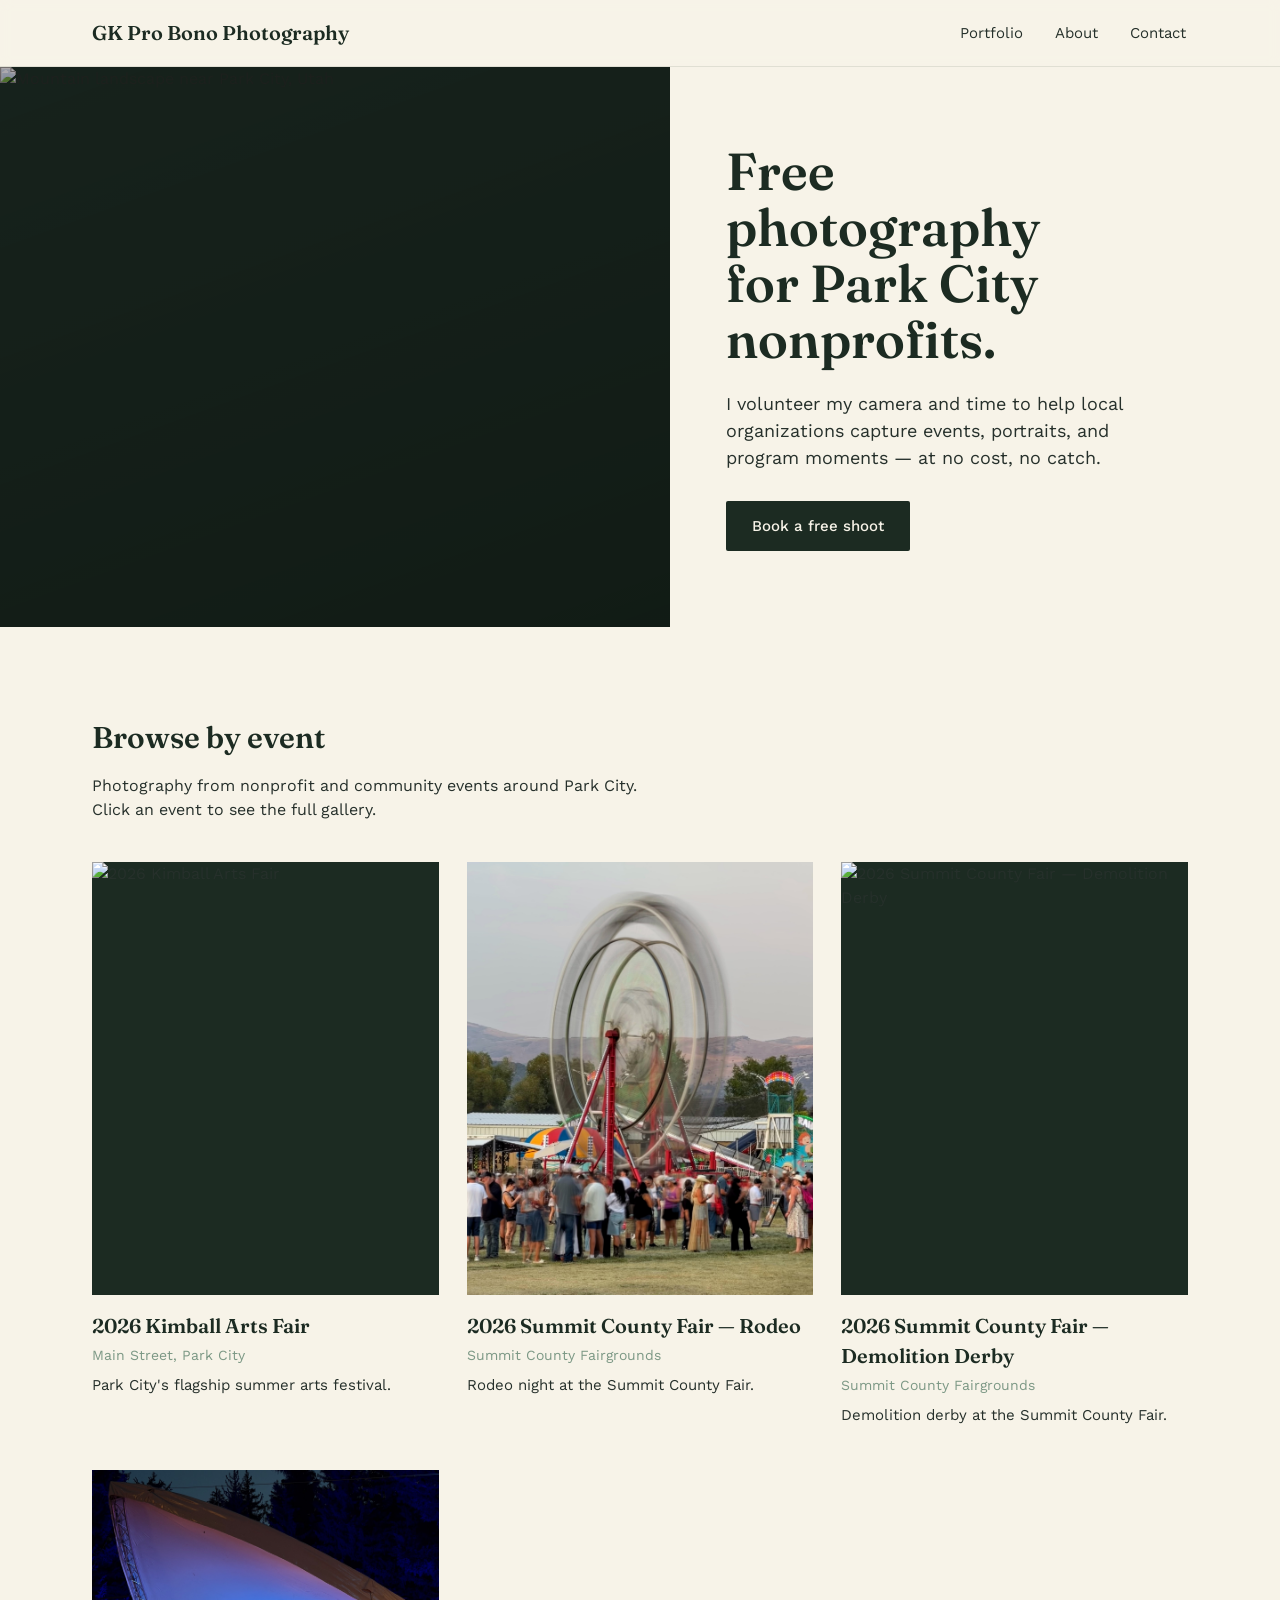
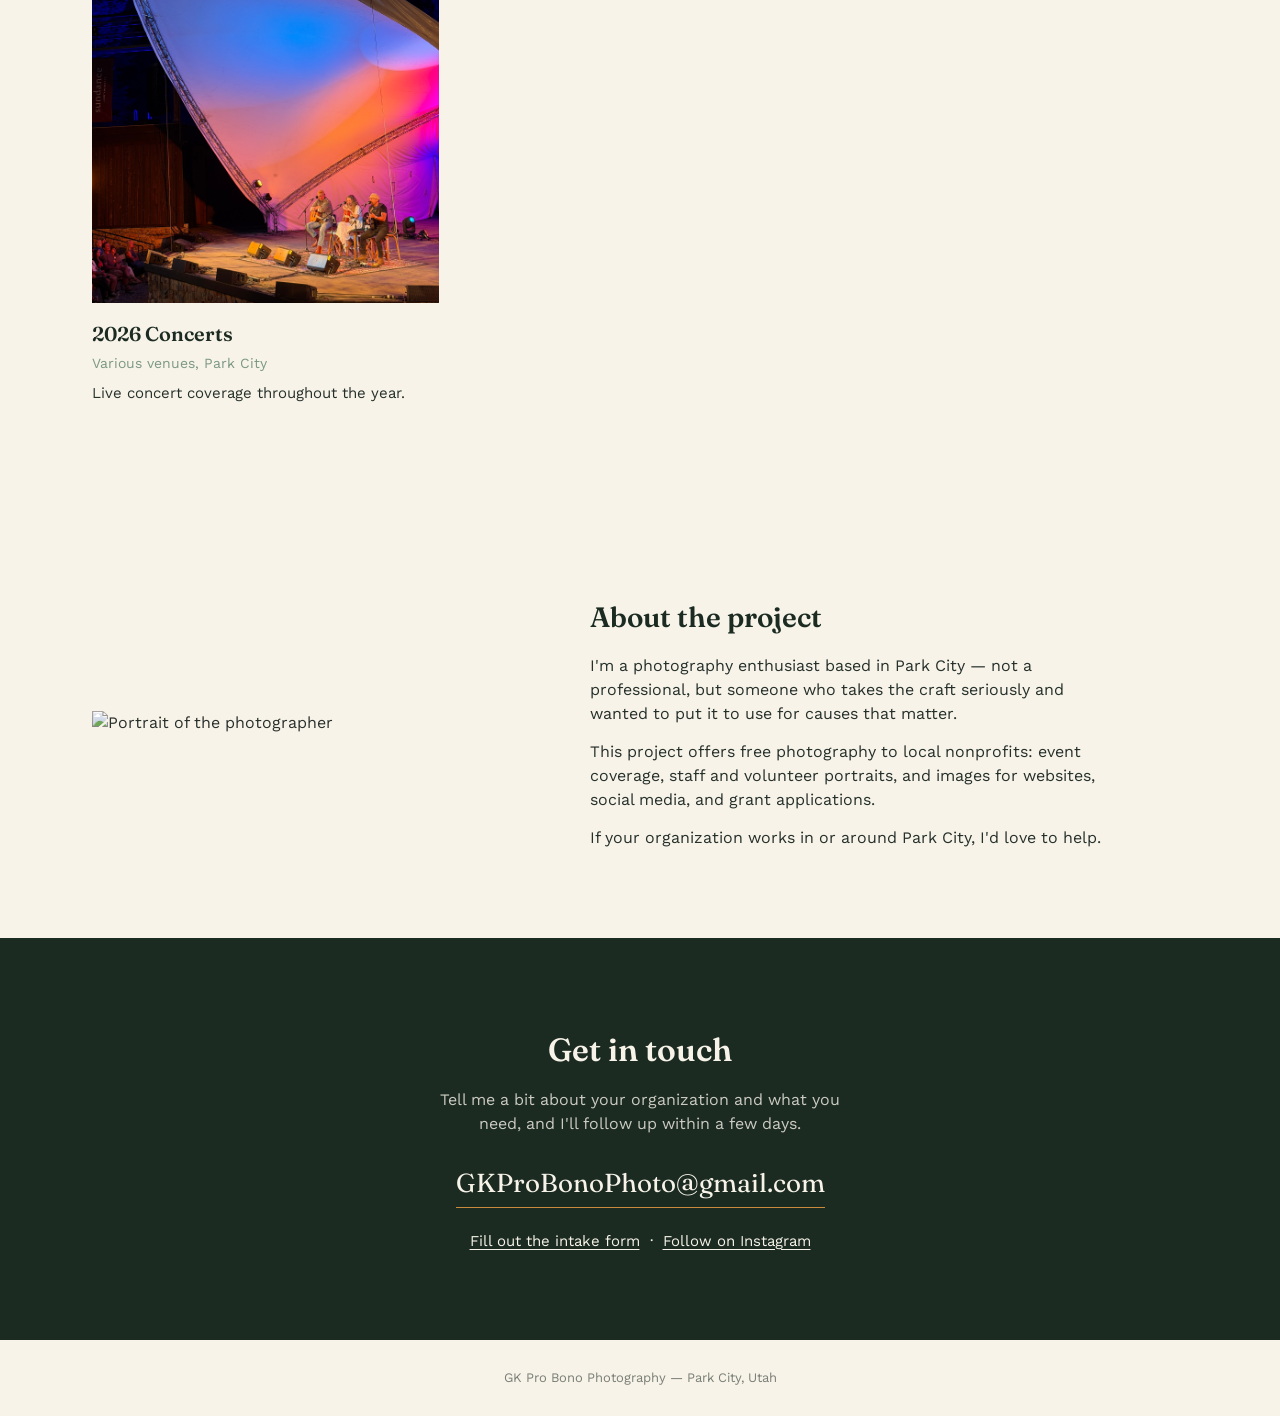
==== index.html @ c09fbe7f "Add files via upload" ====
<!DOCTYPE html>
<html lang="en">
<head>
<meta charset="UTF-8">
<meta name="viewport" content="width=device-width, initial-scale=1.0">
<title>GK Pro Bono Photography — Free Photography for Park City Nonprofits</title>
<meta name="description" content="Free photography for nonprofits in the Park City, Utah area. Events, portraits, and program photos.">
<link rel="preconnect" href="https://fonts.googleapis.com">
<link rel="preconnect" href="https://fonts.gstatic.com" crossorigin>
<link href="https://fonts.googleapis.com/css2?family=Fraunces:opsz,wght@9..144,400;9..144,500;9..144,600&family=Work+Sans:wght@400;500;600&display=swap" rel="stylesheet">
<link rel="stylesheet" href="styles.css">
</head>
<body>

<header>
  <nav>
    <a class="brand" href="#top">GK Pro Bono Photography</a>
    <ul class="nav-links">
      <li><a href="#work">Portfolio</a></li>
      <li><a href="#about">About</a></li>
      <li><a href="#contact">Contact</a></li>
    </ul>
  </nav>
</header>

<div id="top" class="hero">
  <div class="hero-photo">
    <img src="https://picsum.photos/seed/parkcity-hero/1200/1400" alt="Mountain landscape near Park City, Utah">
  </div>
  <div class="hero-text">
    <h1>Free photography for Park City nonprofits.</h1>
    <p>I volunteer my camera and time to help local organizations capture events, portraits, and program moments — at no cost, no catch.</p>
    <a class="cta" href="#contact">Book a free shoot</a>
  </div>
</div>

<section id="work">
  <div class="wrap">
    <div class="section-head">
      <h2>Browse by event</h2>
      <p>Photography from nonprofit and community events around Park City. Click an event to see the full gallery.</p>
    </div>

    <div class="event-grid">

      <a class="event-card" href="events/kimball-arts-festival.html">
        <div class="cover"><img src="photos/2026%20Kimball%20Arts%20Fair/01.jpg" alt="2026 Kimball Arts Fair"></div>
        <h3>2026 Kimball Arts Fair</h3>
        <div class="meta">Main Street, Park City</div>
        <p class="blurb">Park City's flagship summer arts festival.</p>
      </a>

      <a class="event-card" href="events/summit-county-fair-rodeo.html">
        <div class="cover"><img src="photos/2026%20Summit%20County%20Fair%20Rodeo/01.jpg" alt="2026 Summit County Fair — Rodeo"></div>
        <h3>2026 Summit County Fair — Rodeo</h3>
        <div class="meta">Summit County Fairgrounds</div>
        <p class="blurb">Rodeo night at the Summit County Fair.</p>
      </a>

      <a class="event-card" href="events/summit-county-fair-demolition-derby.html">
        <div class="cover"><img src="photos/2026%20Summit%20County%20Fair%20Demolition%20Derby/01.jpg" alt="2026 Summit County Fair — Demolition Derby"></div>
        <h3>2026 Summit County Fair — Demolition Derby</h3>
        <div class="meta">Summit County Fairgrounds</div>
        <p class="blurb">Demolition derby at the Summit County Fair.</p>
      </a>

      <a class="event-card" href="events/concerts.html">
        <div class="cover"><img src="photos/2026%20Concerts/01.jpg" alt="2026 Concerts"></div>
        <h3>2026 Concerts</h3>
        <div class="meta">Various venues, Park City</div>
        <p class="blurb">Live concert coverage throughout the year.</p>
      </a>

    </div>
  </div>
</section>

<section id="about">
  <div class="wrap about">
    <img src="https://picsum.photos/seed/parkcity-portrait/700/840" alt="Portrait of the photographer">
    <div>
      <h2>About the project</h2>
      <p>I'm a photography enthusiast based in Park City — not a professional, but someone who takes the craft seriously and wanted to put it to use for causes that matter.</p>
      <p>This project offers free photography to local nonprofits: event coverage, staff and volunteer portraits, and images for websites, social media, and grant applications.</p>
      <p>If your organization works in or around Park City, I'd love to help.</p>
    </div>
  </div>
</section>

<section class="contact" id="contact">
  <div class="wrap">
    <h2>Get in touch</h2>
    <p>Tell me a bit about your organization and what you need, and I'll follow up within a few days.</p>
    <a class="contact-email" href="mailto:GKProBonoPhoto@gmail.com">GKProBonoPhoto@gmail.com</a>
    <div class="contact-links">
      <a href="#" target="_blank" rel="noopener">Fill out the intake form</a>
      &nbsp;·&nbsp;
      <a href="#" target="_blank" rel="noopener">Follow on Instagram</a>
    </div>
  </div>
</section>

<footer>
  GK Pro Bono Photography — Park City, Utah
</footer>

</body>
</html>
---- styles.css ----
:root{
  --ink:#1C2B22;
  --plum:#2B2140;
  --gold:#C98A3B;
  --paper:#F7F3E8;
  --sage:#7C9885;
  --charcoal:#26302B;
}
*{box-sizing:border-box;}
html{scroll-behavior:smooth;}
body{
  margin:0;
  background:var(--paper);
  color:var(--charcoal);
  font-family:'Work Sans', sans-serif;
  line-height:1.5;
}
h1,h2,h3{
  font-family:'Fraunces', serif;
  margin:0;
  font-weight:600;
  color:var(--ink);
}
a{color:inherit;}
img{max-width:100%; display:block;}
.wrap{
  max-width:1160px;
  margin:0 auto;
  padding:0 32px;
}
a:focus-visible, button:focus-visible{
  outline:2px solid var(--gold);
  outline-offset:3px;
}

/* Nav */
header{
  position:sticky; top:0; z-index:40;
  background:rgba(247,243,232,0.92);
  backdrop-filter:blur(6px);
  border-bottom:1px solid rgba(28,43,34,0.1);
}
nav{
  display:flex; align-items:center; justify-content:space-between;
  padding:18px 32px;
  max-width:1160px; margin:0 auto;
}
.brand{
  font-family:'Fraunces', serif;
  font-size:20px;
  font-weight:600;
  color:var(--ink);
  text-decoration:none;
}
.nav-links{
  display:flex; gap:28px;
  list-style:none; margin:0; padding:0;
}
.nav-links a{
  text-decoration:none;
  font-size:15px;
  color:var(--charcoal);
  padding:4px 2px;
  border-bottom:1px solid transparent;
  transition:border-color .2s ease;
}
.nav-links a:hover{border-color:var(--gold);}

/* Hero (homepage) */
.hero{
  display:grid;
  grid-template-columns:1.1fr 1fr;
  align-items:stretch;
  min-height:560px;
}
.hero-photo{
  position:relative;
  overflow:hidden;
  background:var(--ink);
}
.hero-photo img{
  width:100%; height:100%;
  object-fit:cover;
  filter:grayscale(35%) sepia(12%) saturate(140%) hue-rotate(-8deg) brightness(0.85);
}
.hero-photo::after{
  content:"";
  position:absolute; inset:0;
  background:linear-gradient(160deg, rgba(43,33,64,0.25), rgba(28,43,34,0.45));
  mix-blend-mode:multiply;
}
.hero-text{
  display:flex; flex-direction:column; justify-content:center;
  padding:64px 56px;
}
.hero-text h1{
  font-size:clamp(34px, 4.2vw, 52px);
  line-height:1.08;
  max-width:11ch;
}
.hero-text p{
  margin:22px 0 0;
  font-size:18px;
  color:var(--charcoal);
  max-width:38ch;
}
.cta{
  display:inline-block;
  margin-top:30px;
  align-self:flex-start;
  background:var(--ink);
  color:var(--paper);
  text-decoration:none;
  padding:14px 26px;
  border-radius:2px;
  font-size:15px;
  font-weight:500;
  transition:background .2s ease;
}
.cta:hover{background:var(--plum);}

/* Simple sub-page header (event pages) */
.page-header{
  padding:56px 0 40px;
}
.page-header .back-link{
  display:inline-block;
  font-size:14px;
  color:var(--sage);
  text-decoration:none;
  margin-bottom:18px;
  border-bottom:1px solid transparent;
}
.page-header .back-link:hover{border-color:var(--sage);}
.page-header h1{font-size:38px;}
.page-header p{
  margin:14px 0 0;
  font-size:16px;
  max-width:60ch;
  color:var(--charcoal);
}

/* Sections */
section{padding:88px 0;}
.section-head{max-width:56ch; margin-bottom:40px;}
.section-head h2{font-size:30px;}
.section-head p{margin:14px 0 0; color:var(--charcoal); font-size:16px;}

/* Event tiles (homepage) */
.event-grid{
  display:grid;
  grid-template-columns:repeat(auto-fit, minmax(260px, 1fr));
  gap:28px;
}
.event-card{
  text-decoration:none;
  color:inherit;
  display:block;
}
.event-card .cover{
  overflow:hidden;
  aspect-ratio:4/5;
  background:var(--ink);
}
.event-card .cover img{
  width:100%; height:100%; object-fit:cover;
  transition:transform .5s ease;
}
.event-card:hover .cover img{transform:scale(1.05);}
.event-card h3{
  font-size:20px;
  margin-top:16px;
}
.event-card .meta{
  font-size:14px;
  color:var(--sage);
  margin-top:4px;
}
.event-card p.blurb{
  font-size:15px;
  margin-top:8px;
  color:var(--charcoal);
}

/* Masonry gallery (event pages) */
.gallery{
  column-count:3;
  column-gap:18px;
}
.gallery figure{
  margin:0 0 18px;
  break-inside:avoid;
  position:relative;
  overflow:hidden;
  cursor:pointer;
  background:var(--ink);
}
.gallery img{
  width:100%; display:block;
  transition:transform .5s ease;
}
.gallery figure:hover img{transform:scale(1.04);}
.gallery figcaption{
  position:absolute; left:0; right:0; bottom:0;
  padding:14px 16px;
  font-size:14px;
  color:var(--paper);
  background:linear-gradient(to top, rgba(28,43,34,0.85), rgba(28,43,34,0));
  opacity:0;
  transition:opacity .3s ease;
}
.gallery figure:hover figcaption{opacity:1;}

/* About */
.about{
  display:grid;
  grid-template-columns:0.85fr 1.15fr;
  gap:56px;
  align-items:center;
}
.about img{width:100%; filter:grayscale(30%) sepia(8%);}
.about h2{font-size:28px;}
.about p{font-size:16px; max-width:52ch; margin:16px 0 0;}
.about p + p{margin-top:14px;}

/* Contact band */
.contact{background:var(--ink); color:var(--paper);}
.contact .wrap{text-align:center;}
.contact h2{color:var(--paper); font-size:32px;}
.contact p{color:rgba(247,243,232,0.8); max-width:44ch; margin:14px auto 0; font-size:16px;}
.contact-email{
  display:inline-block;
  margin-top:28px;
  font-family:'Fraunces', serif;
  font-size:26px;
  color:var(--paper);
  text-decoration:none;
  border-bottom:1px solid var(--gold);
  padding-bottom:4px;
}
.contact-links{margin-top:22px; font-size:15px;}
.contact-links a{color:var(--paper); text-decoration:underline; text-underline-offset:3px;}

footer{
  padding:28px 0;
  text-align:center;
  font-size:13px;
  color:rgba(38,48,43,0.6);
}

/* Lightbox */
.lightbox{
  position:fixed; inset:0;
  background:rgba(20,15,25,0.92);
  display:none;
  align-items:center; justify-content:center;
  z-index:100;
  padding:40px;
}
.lightbox.open{display:flex;}
.lightbox img{
  max-width:100%; max-height:82vh;
  box-shadow:0 20px 60px rgba(0,0,0,0.5);
}
.lightbox-caption{
  position:absolute;
  bottom:36px; left:0; right:0;
  text-align:center;
  color:var(--paper);
  font-size:14px;
}
.lightbox-close{
  position:absolute; top:24px; right:32px;
  background:none; border:none;
  color:var(--paper);
  font-size:32px;
  line-height:1;
  cursor:pointer;
}

/* Responsive */
@media (max-width:860px){
  .hero{grid-template-columns:1fr; min-height:auto;}
  .hero-photo{height:340px;}
  .hero-text{padding:44px 28px;}
  .about{grid-template-columns:1fr;}
  .gallery{column-count:2;}
  .event-grid{grid-template-columns:repeat(2,1fr);}
  nav{padding:16px 20px;}
  .nav-links{gap:16px; font-size:14px;}
  .wrap{padding:0 20px;}
}
@media (max-width:520px){
  .gallery{column-count:1;}
  .event-grid{grid-template-columns:1fr;}
  .nav-links{display:none;}
}
@media (prefers-reduced-motion: reduce){
  *{transition:none !important; scroll-behavior:auto !important;}
}
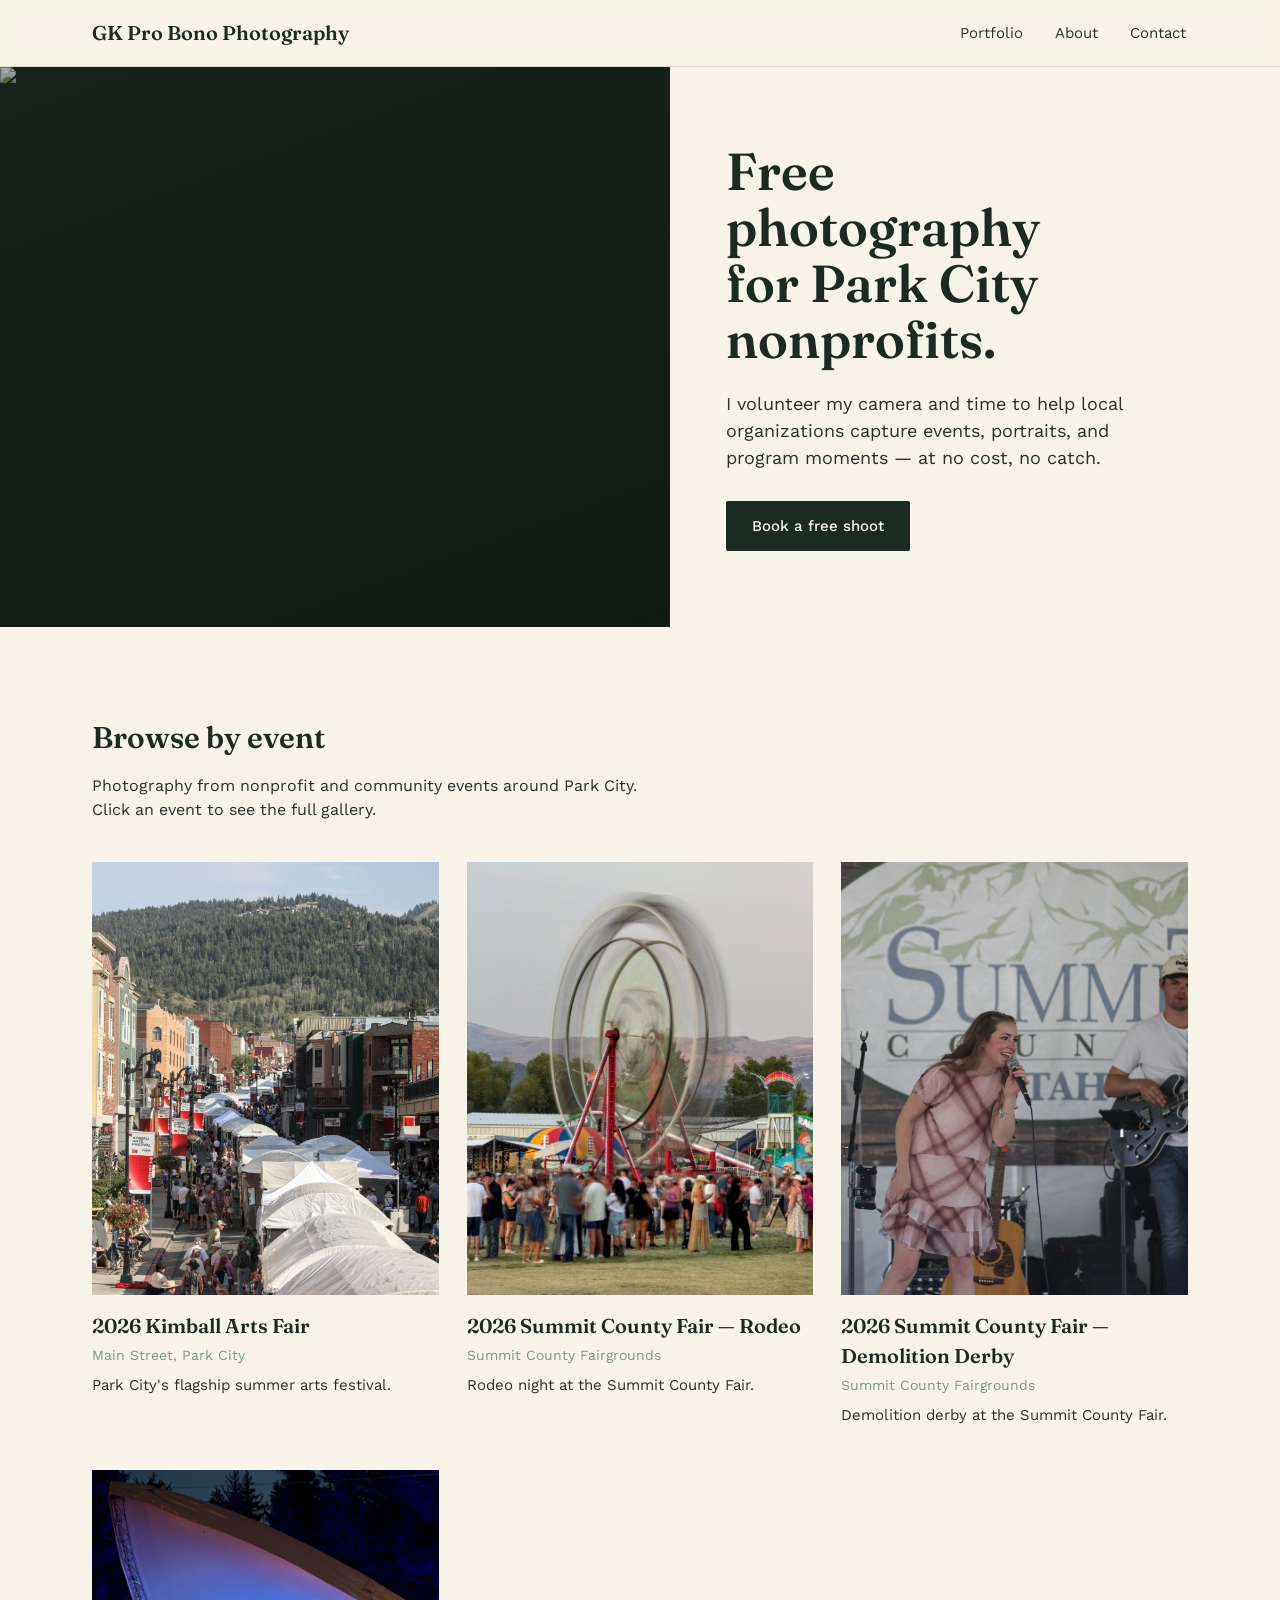
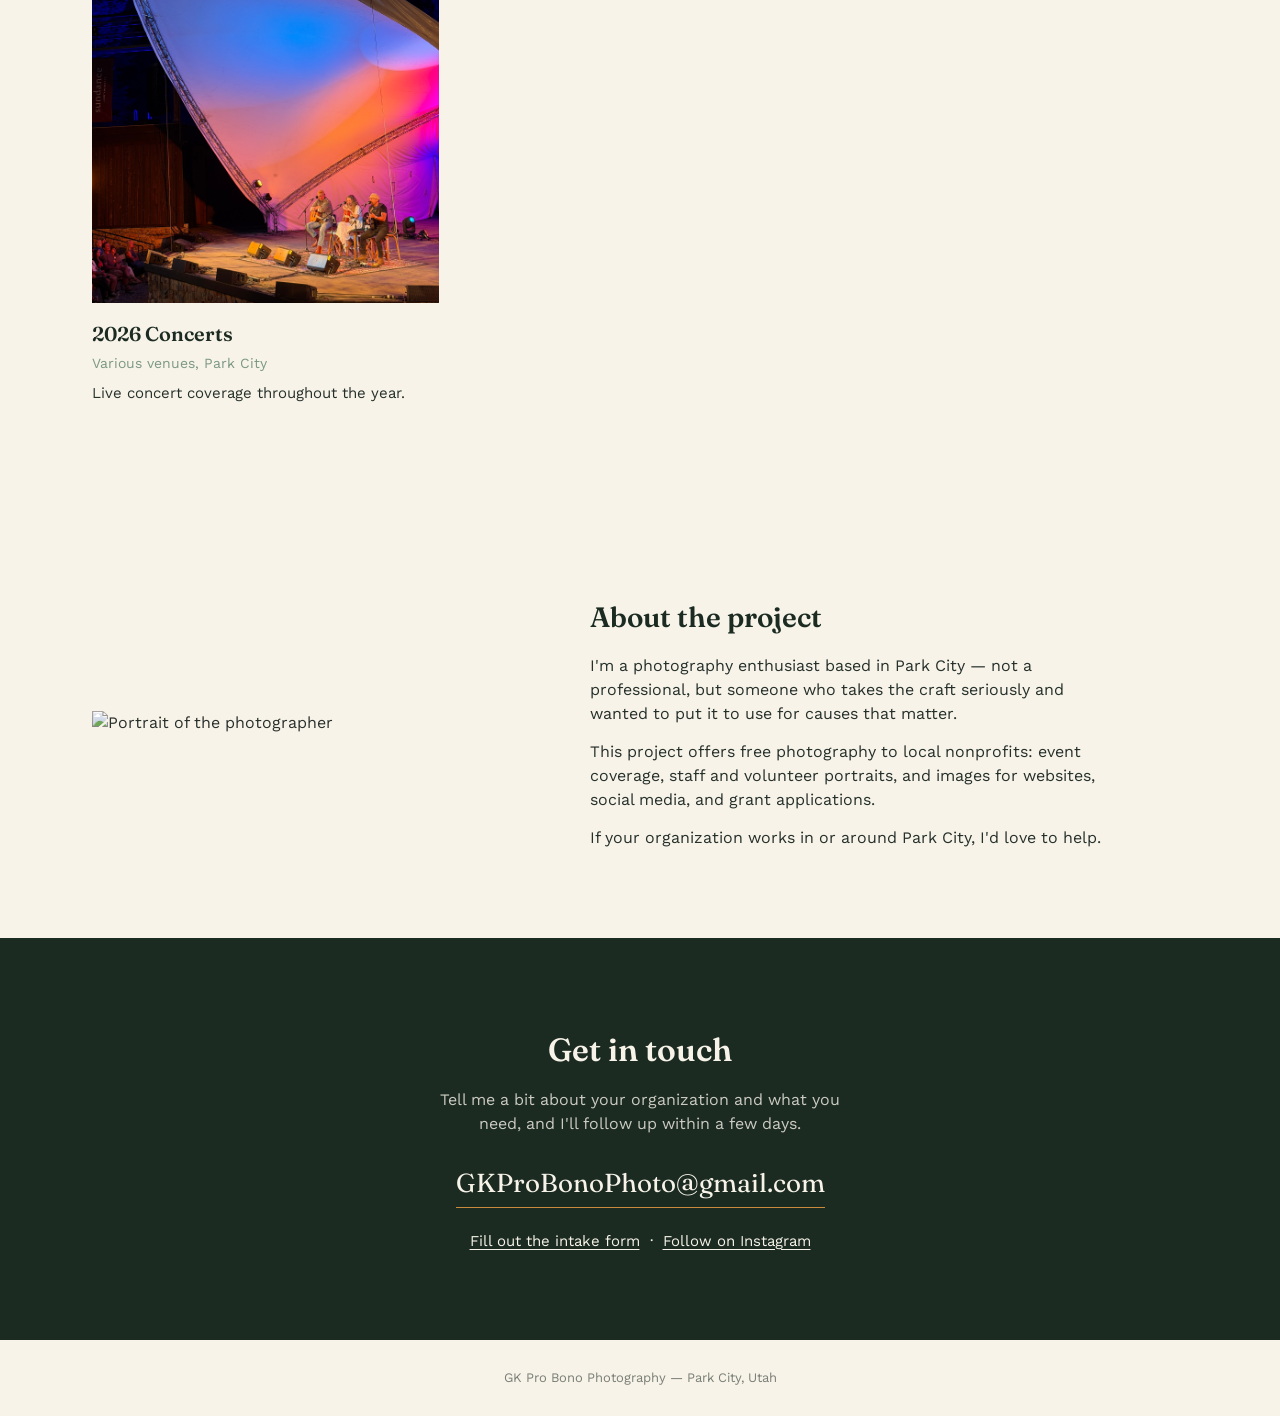
==== commit 6ce0611d: "Add files via upload" ====
--- a/index.html
+++ b/index.html
@@ -44,7 +44,7 @@
     <div class="event-grid">
 
       <a class="event-card" href="events/kimball-arts-festival.html">
-        <div class="cover"><img src="photos/2026%20Kimball%20Arts%20Fair/01.jpg" alt="2026 Kimball Arts Fair"></div>
+        <div class="cover"><img src="photos/2026%20Kimball%20Arts%20Fair/01.JPG" alt="2026 Kimball Arts Fair"></div>
         <h3>2026 Kimball Arts Fair</h3>
         <div class="meta">Main Street, Park City</div>
         <p class="blurb">Park City's flagship summer arts festival.</p>
@@ -58,7 +58,7 @@
       </a>
 
       <a class="event-card" href="events/summit-county-fair-demolition-derby.html">
-        <div class="cover"><img src="photos/2026%20Summit%20County%20Fair%20Demolition%20Derby/01.jpg" alt="2026 Summit County Fair — Demolition Derby"></div>
+        <div class="cover"><img src="photos/2026%20Summit%20County%20Fair%20Demolition%20Derby/01.JPG" alt="2026 Summit County Fair — Demolition Derby"></div>
         <h3>2026 Summit County Fair — Demolition Derby</h3>
         <div class="meta">Summit County Fairgrounds</div>
         <p class="blurb">Demolition derby at the Summit County Fair.</p>
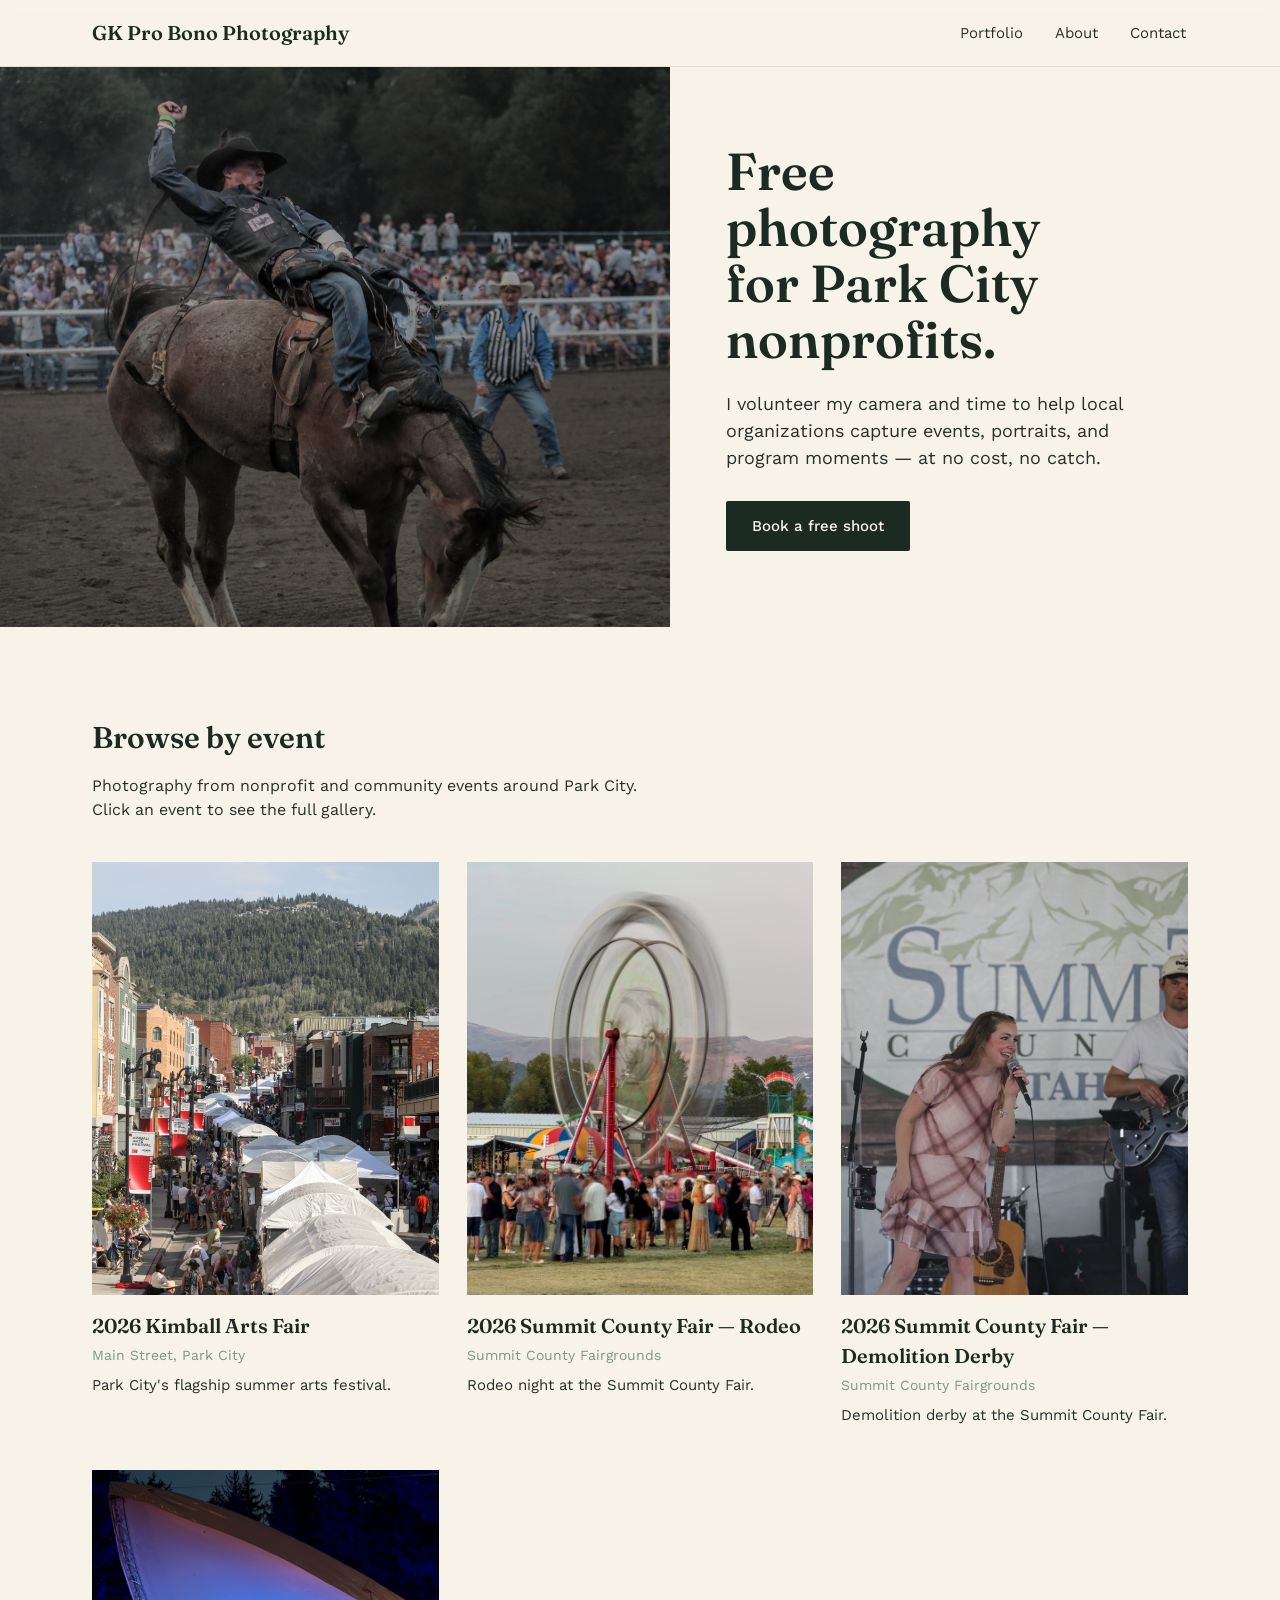
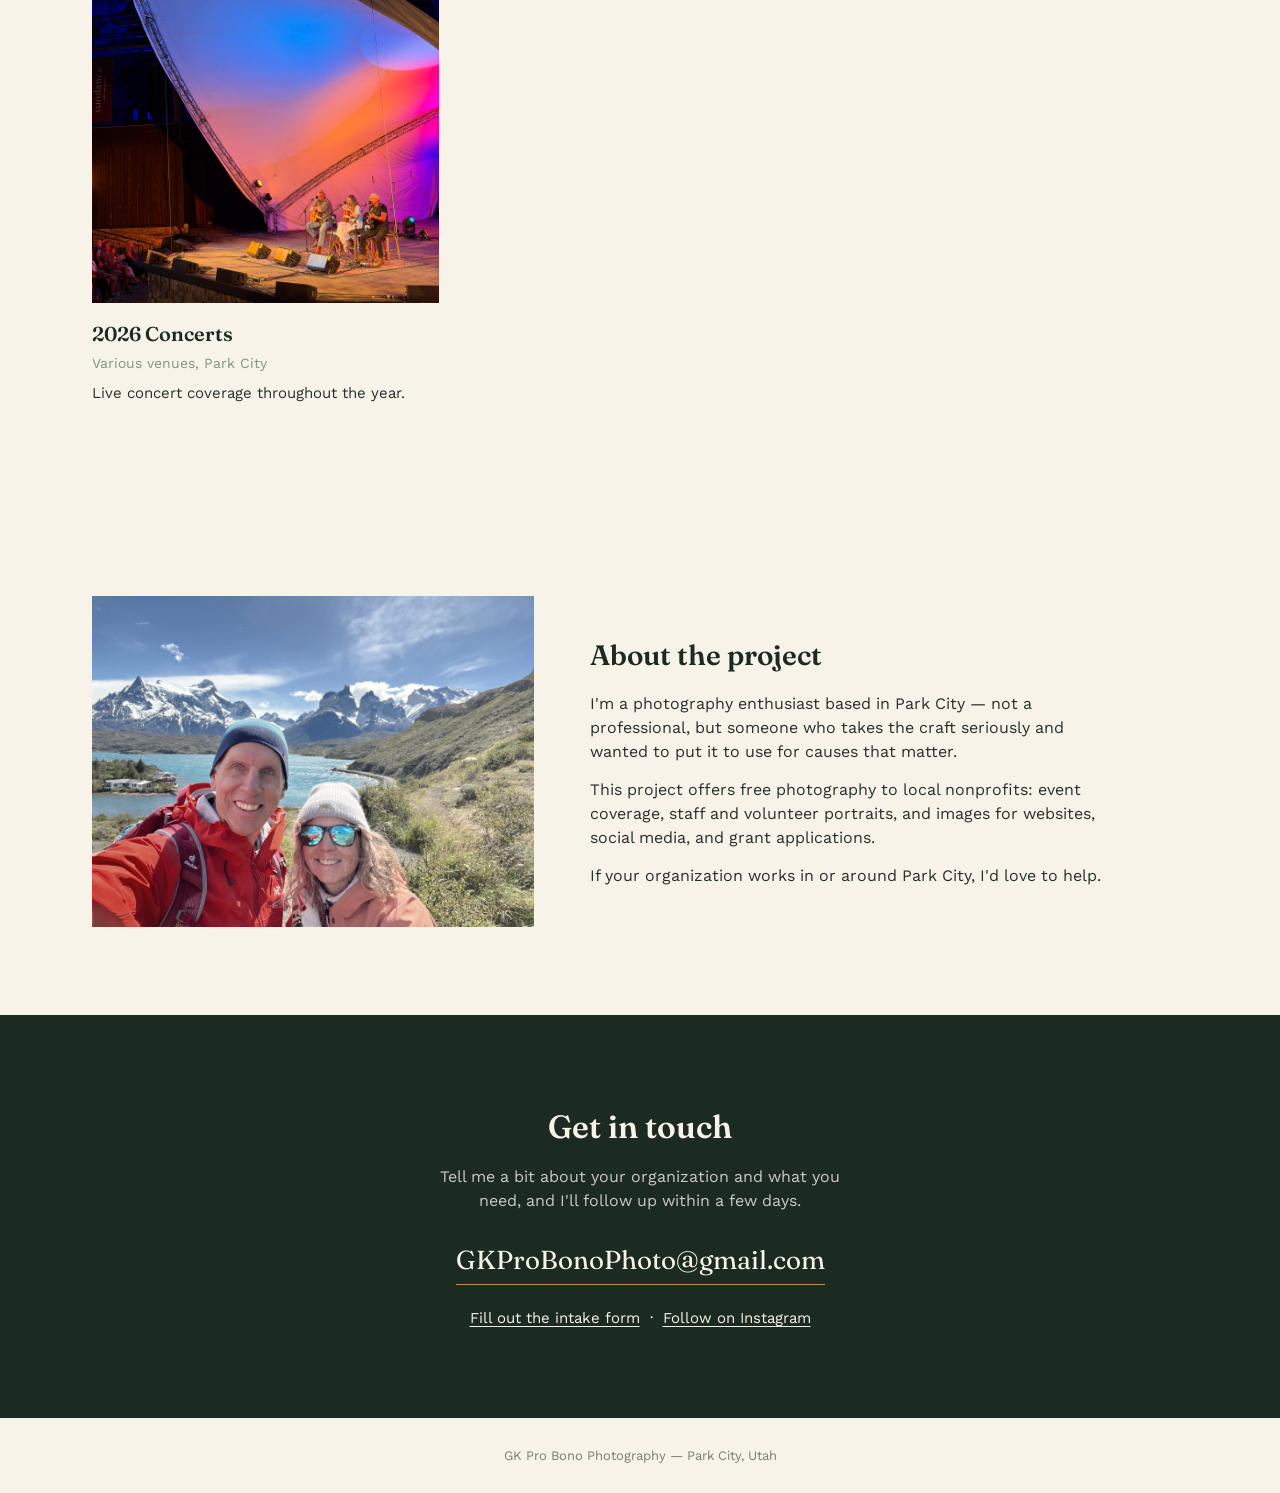
==== commit 47cdd26e: "Add files via upload" ====
--- a/index.html
+++ b/index.html
@@ -25,7 +25,7 @@
 
 <div id="top" class="hero">
   <div class="hero-photo">
-    <img src="https://picsum.photos/seed/parkcity-hero/1200/1400" alt="Mountain landscape near Park City, Utah">
+    <img loading="lazy" src="images/01.JPG" alt="Photography by GK Pro Bono Photography">
   </div>
   <div class="hero-text">
     <h1>Free photography for Park City nonprofits.</h1>
@@ -44,28 +44,28 @@
     <div class="event-grid">
 
       <a class="event-card" href="events/kimball-arts-festival.html">
-        <div class="cover"><img src="photos/2026%20Kimball%20Arts%20Fair/01.JPG" alt="2026 Kimball Arts Fair"></div>
+        <div class="cover"><img loading="lazy" src="photos/2026%20Kimball%20Arts%20Fair/01.JPG" alt="2026 Kimball Arts Fair"></div>
         <h3>2026 Kimball Arts Fair</h3>
         <div class="meta">Main Street, Park City</div>
         <p class="blurb">Park City's flagship summer arts festival.</p>
       </a>
 
       <a class="event-card" href="events/summit-county-fair-rodeo.html">
-        <div class="cover"><img src="photos/2026%20Summit%20County%20Fair%20Rodeo/01.jpg" alt="2026 Summit County Fair — Rodeo"></div>
+        <div class="cover"><img loading="lazy" src="photos/2026%20Summit%20County%20Fair%20Rodeo/01.jpg" alt="2026 Summit County Fair — Rodeo"></div>
         <h3>2026 Summit County Fair — Rodeo</h3>
         <div class="meta">Summit County Fairgrounds</div>
         <p class="blurb">Rodeo night at the Summit County Fair.</p>
       </a>
 
       <a class="event-card" href="events/summit-county-fair-demolition-derby.html">
-        <div class="cover"><img src="photos/2026%20Summit%20County%20Fair%20Demolition%20Derby/01.JPG" alt="2026 Summit County Fair — Demolition Derby"></div>
+        <div class="cover"><img loading="lazy" src="photos/2026%20Summit%20County%20Fair%20Demolition%20Derby/01.JPG" alt="2026 Summit County Fair — Demolition Derby"></div>
         <h3>2026 Summit County Fair — Demolition Derby</h3>
         <div class="meta">Summit County Fairgrounds</div>
         <p class="blurb">Demolition derby at the Summit County Fair.</p>
       </a>
 
       <a class="event-card" href="events/concerts.html">
-        <div class="cover"><img src="photos/2026%20Concerts/01.jpg" alt="2026 Concerts"></div>
+        <div class="cover"><img loading="lazy" src="photos/2026%20Concerts/01.jpg" alt="2026 Concerts"></div>
         <h3>2026 Concerts</h3>
         <div class="meta">Various venues, Park City</div>
         <p class="blurb">Live concert coverage throughout the year.</p>
@@ -77,7 +77,7 @@
 
 <section id="about">
   <div class="wrap about">
-    <img src="https://picsum.photos/seed/parkcity-portrait/700/840" alt="Portrait of the photographer">
+    <img loading="lazy" src="images/02.JPG" alt="Portrait of the photographer">
     <div>
       <h2>About the project</h2>
       <p>I'm a photography enthusiast based in Park City — not a professional, but someone who takes the craft seriously and wanted to put it to use for causes that matter.</p>
@@ -93,9 +93,9 @@
     <p>Tell me a bit about your organization and what you need, and I'll follow up within a few days.</p>
     <a class="contact-email" href="mailto:GKProBonoPhoto@gmail.com">GKProBonoPhoto@gmail.com</a>
     <div class="contact-links">
-      <a href="#" target="_blank" rel="noopener">Fill out the intake form</a>
+      <a href="https://docs.google.com/forms/d/e/1FAIpQLSe0gmen3IkSkU572sEEAeWcc7safGqCuDMhDufIkUpdl5Gmcw/viewform?usp=dialog" target="_blank" rel="noopener">Fill out the intake form</a>
       &nbsp;·&nbsp;
-      <a href="#" target="_blank" rel="noopener">Follow on Instagram</a>
+      <a href="https://www.instagram.com/gkprobonophoto/" target="_blank" rel="noopener">Follow on Instagram</a>
     </div>
   </div>
 </section>
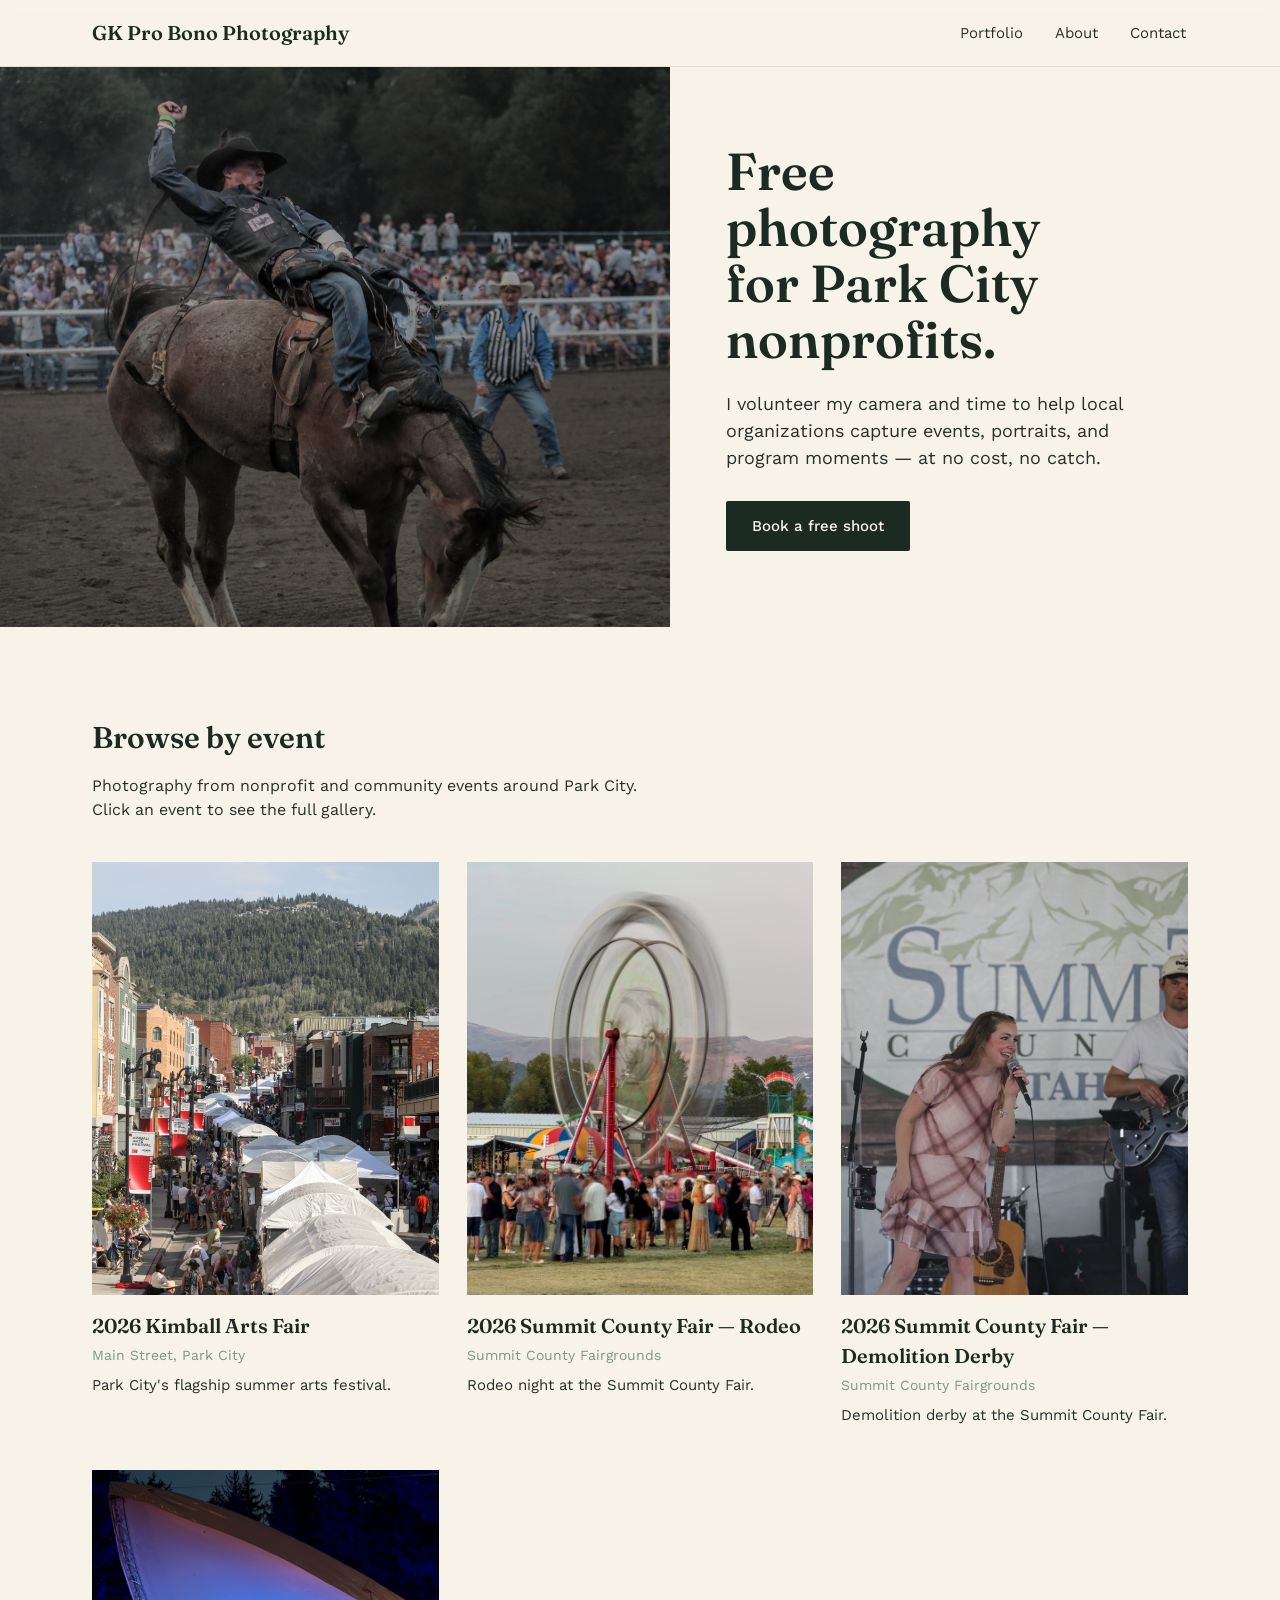
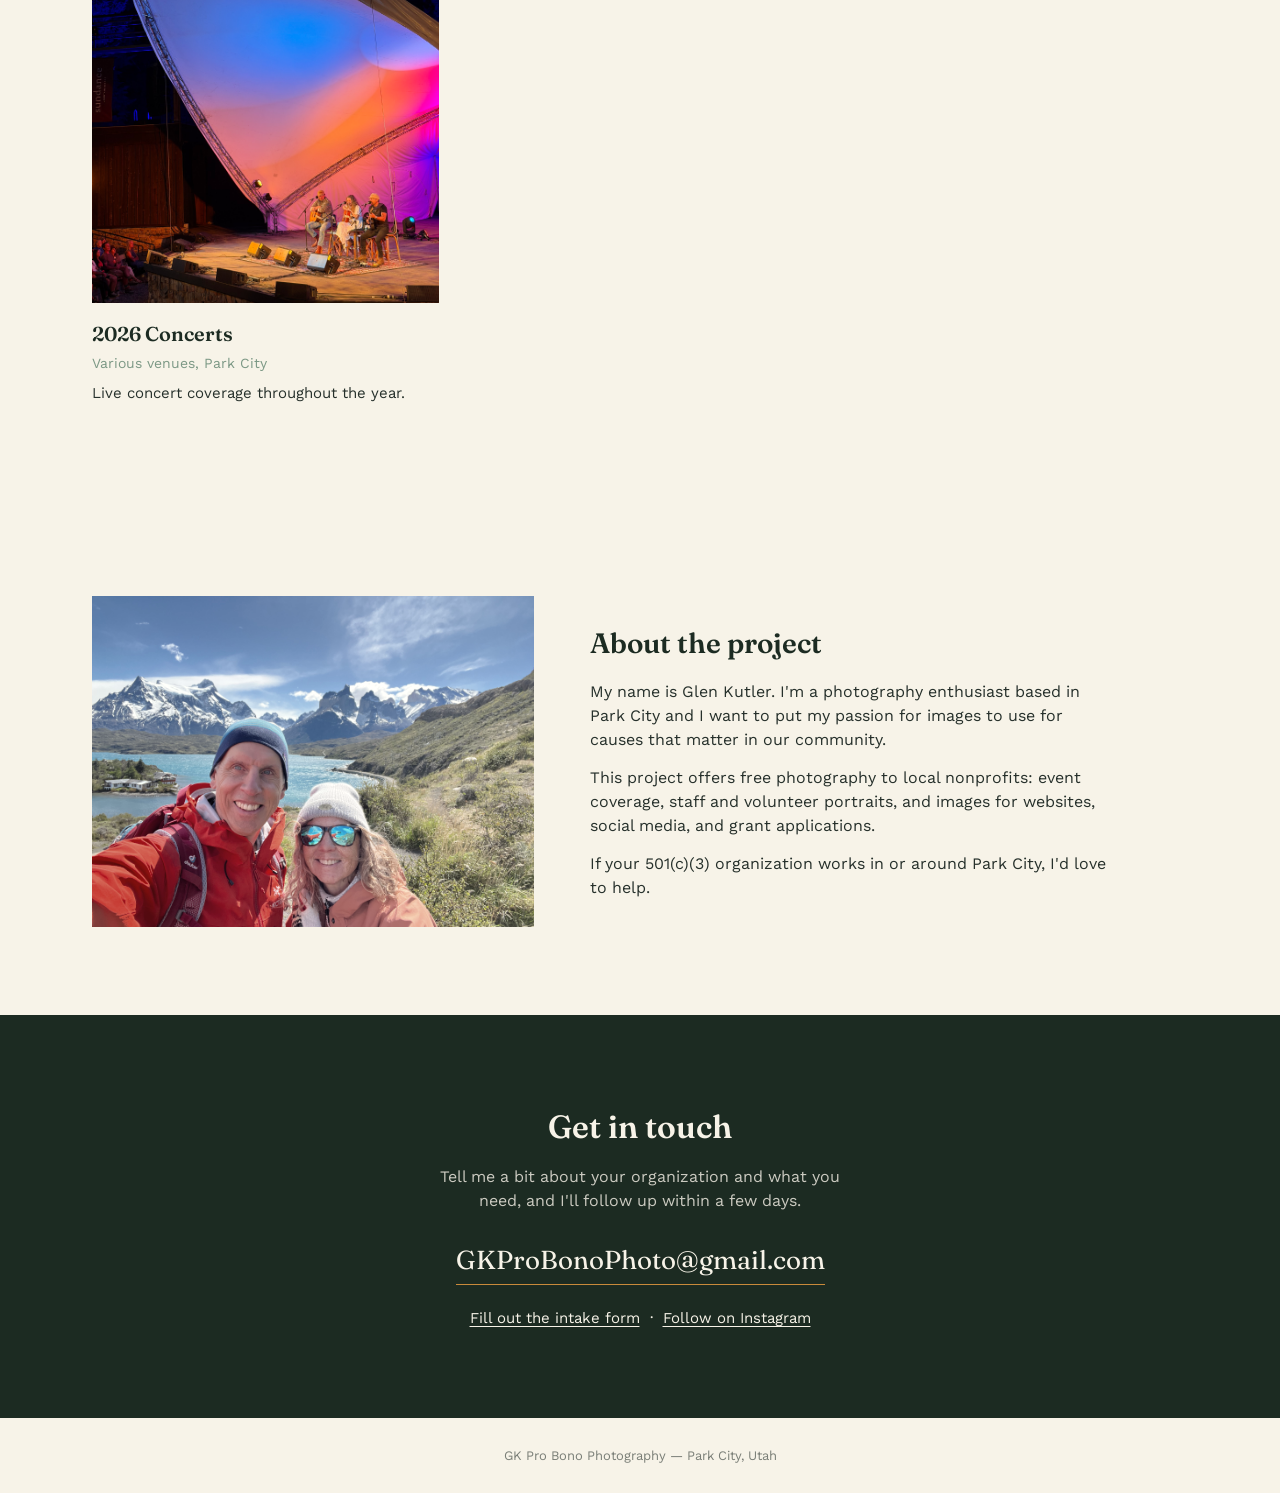
==== commit 349262c5: "Update index.html" ====
--- a/index.html
+++ b/index.html
@@ -80,9 +80,9 @@
     <img loading="lazy" src="images/02.JPG" alt="Portrait of the photographer">
     <div>
       <h2>About the project</h2>
-      <p>I'm a photography enthusiast based in Park City — not a professional, but someone who takes the craft seriously and wanted to put it to use for causes that matter.</p>
+      <p>My name is Glen Kutler.  I'm a photography enthusiast based in Park City and I want to put my passion for images to use for causes that matter in our community.</p>
       <p>This project offers free photography to local nonprofits: event coverage, staff and volunteer portraits, and images for websites, social media, and grant applications.</p>
-      <p>If your organization works in or around Park City, I'd love to help.</p>
+      <p>If your 501(c)(3) organization works in or around Park City, I'd love to help.</p>
     </div>
   </div>
 </section>
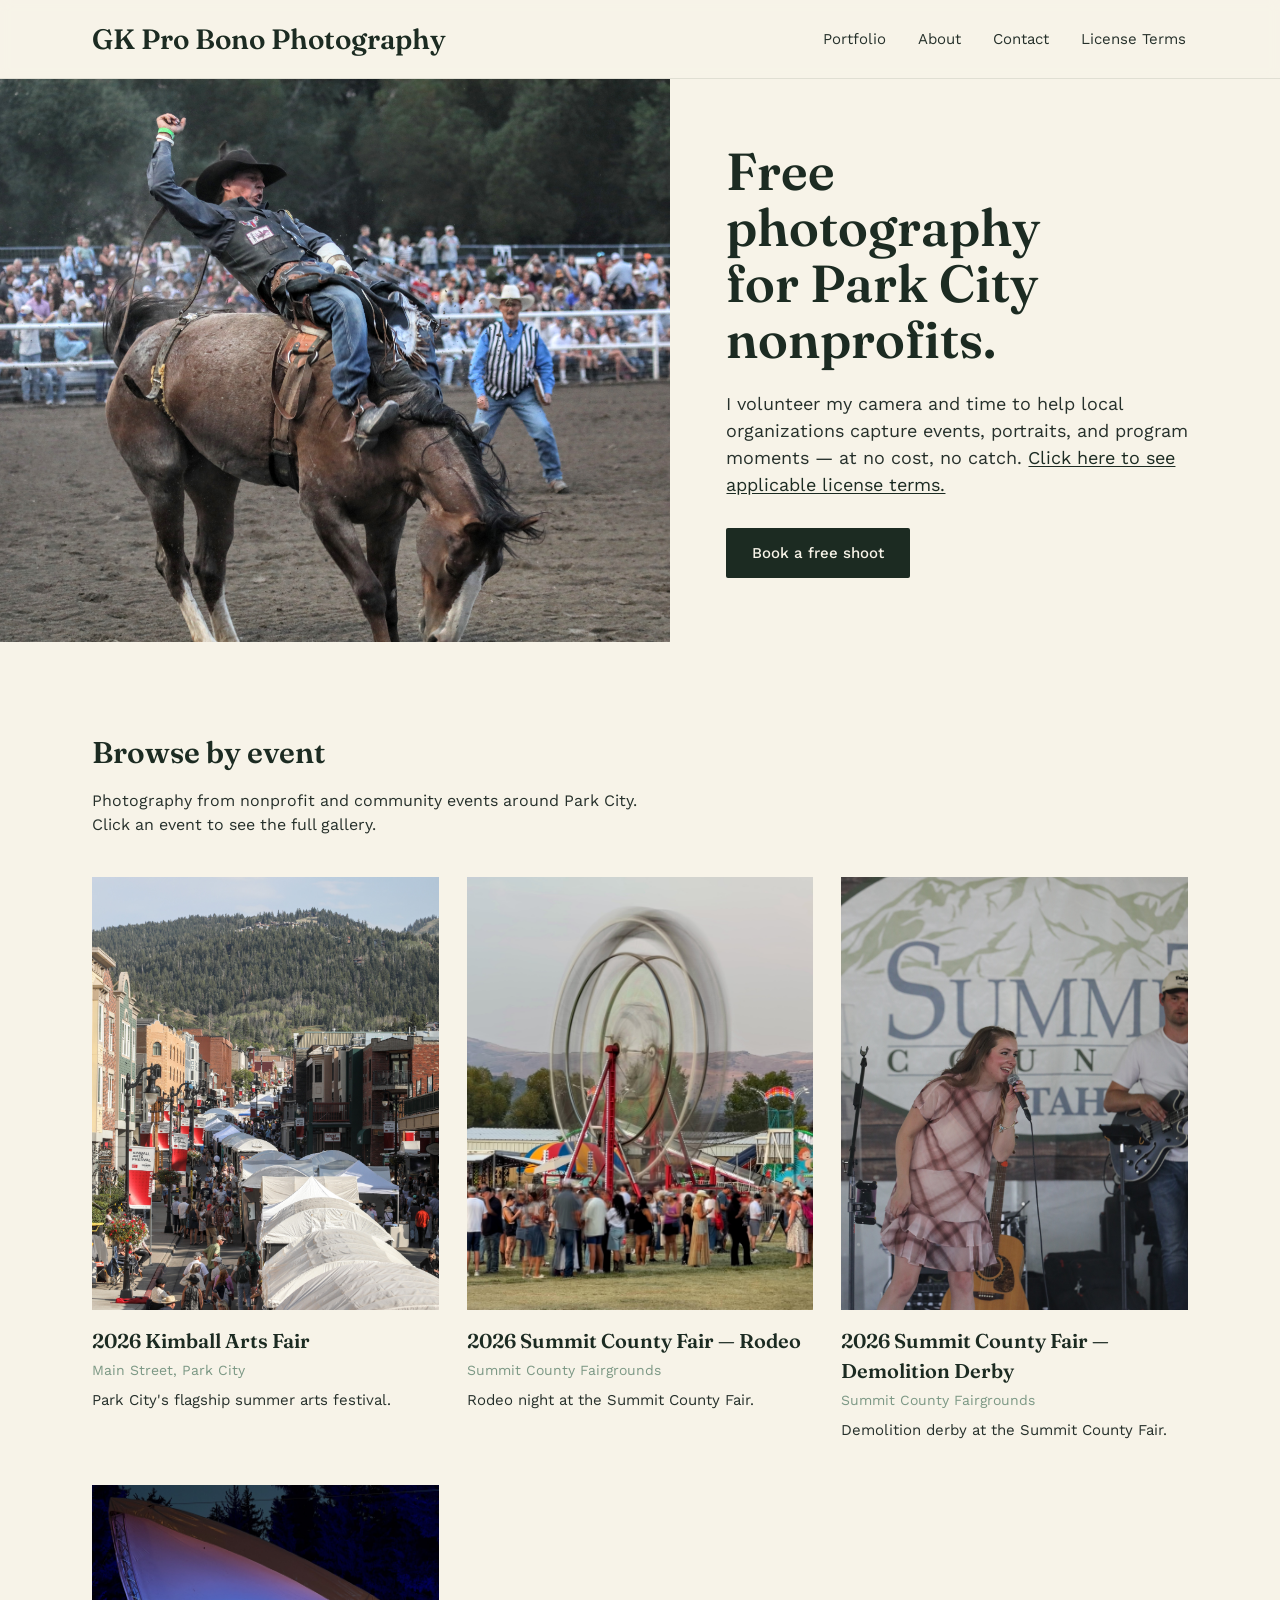
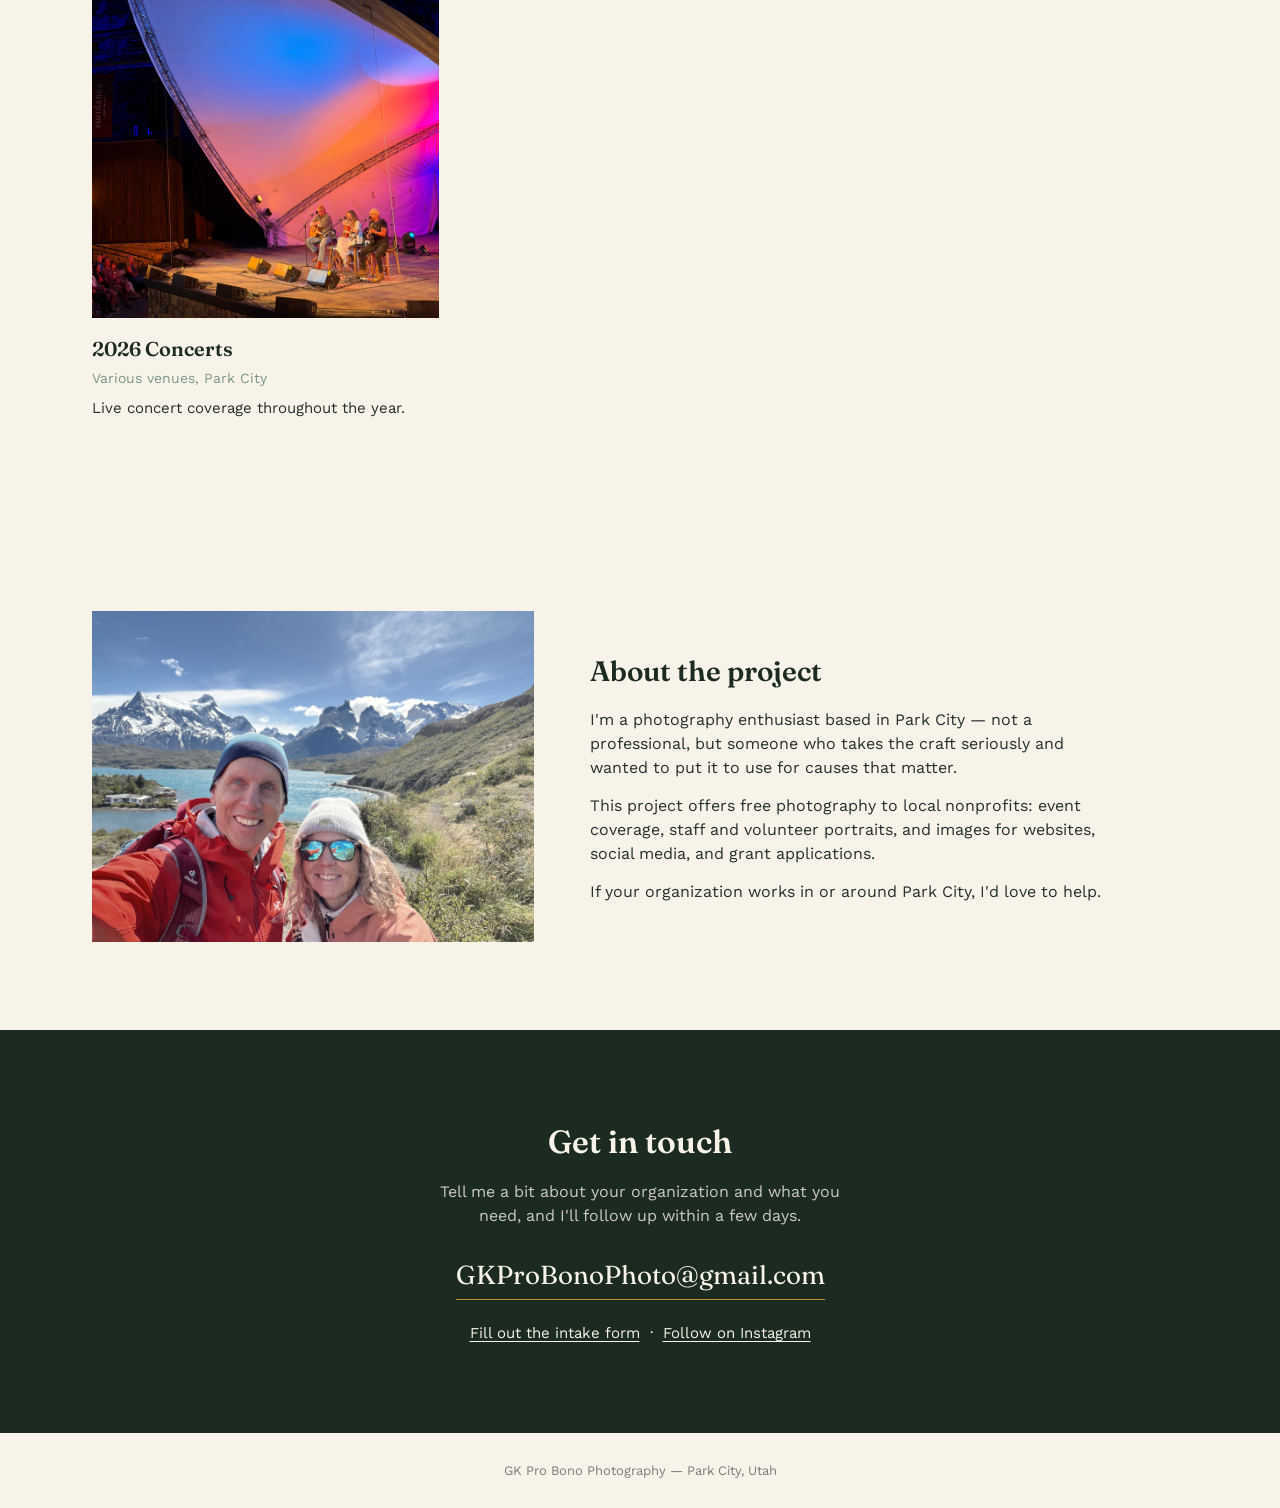
==== commit 7c8cc9aa: "Add files via upload" ====
--- a/index.html
+++ b/index.html
@@ -19,6 +19,7 @@
       <li><a href="#work">Portfolio</a></li>
       <li><a href="#about">About</a></li>
       <li><a href="#contact">Contact</a></li>
+      <li><a href="license.html">License Terms</a></li>
     </ul>
   </nav>
 </header>
@@ -29,7 +30,7 @@
   </div>
   <div class="hero-text">
     <h1>Free photography for Park City nonprofits.</h1>
-    <p>I volunteer my camera and time to help local organizations capture events, portraits, and program moments — at no cost, no catch.</p>
+    <p>I volunteer my camera and time to help local organizations capture events, portraits, and program moments — at no cost, no catch. <a href="license.html">Click here to see applicable license terms.</a></p>
     <a class="cta" href="#contact">Book a free shoot</a>
   </div>
 </div>
@@ -80,9 +81,9 @@
     <img loading="lazy" src="images/02.JPG" alt="Portrait of the photographer">
     <div>
       <h2>About the project</h2>
-      <p>My name is Glen Kutler.  I'm a photography enthusiast based in Park City and I want to put my passion for images to use for causes that matter in our community.</p>
+      <p>I'm a photography enthusiast based in Park City — not a professional, but someone who takes the craft seriously and wanted to put it to use for causes that matter.</p>
       <p>This project offers free photography to local nonprofits: event coverage, staff and volunteer portraits, and images for websites, social media, and grant applications.</p>
-      <p>If your 501(c)(3) organization works in or around Park City, I'd love to help.</p>
+      <p>If your organization works in or around Park City, I'd love to help.</p>
     </div>
   </div>
 </section>
--- a/styles.css
+++ b/styles.css
@@ -47,7 +47,7 @@
 }
 .brand{
   font-family:'Fraunces', serif;
-  font-size:20px;
+  font-size:28px;
   font-weight:600;
   color:var(--ink);
   text-decoration:none;
@@ -81,13 +81,6 @@
 .hero-photo img{
   width:100%; height:100%;
   object-fit:cover;
-  filter:grayscale(35%) sepia(12%) saturate(140%) hue-rotate(-8deg) brightness(0.85);
-}
-.hero-photo::after{
-  content:"";
-  position:absolute; inset:0;
-  background:linear-gradient(160deg, rgba(43,33,64,0.25), rgba(28,43,34,0.45));
-  mix-blend-mode:multiply;
 }
 .hero-text{
   display:flex; flex-direction:column; justify-content:center;
@@ -102,7 +95,12 @@
   margin:22px 0 0;
   font-size:18px;
   color:var(--charcoal);
-  max-width:38ch;
+  max-width:42ch;
+}
+.hero-text p a{
+  text-decoration:underline;
+  text-underline-offset:2px;
+  color:var(--ink);
 }
 .cta{
   display:inline-block;
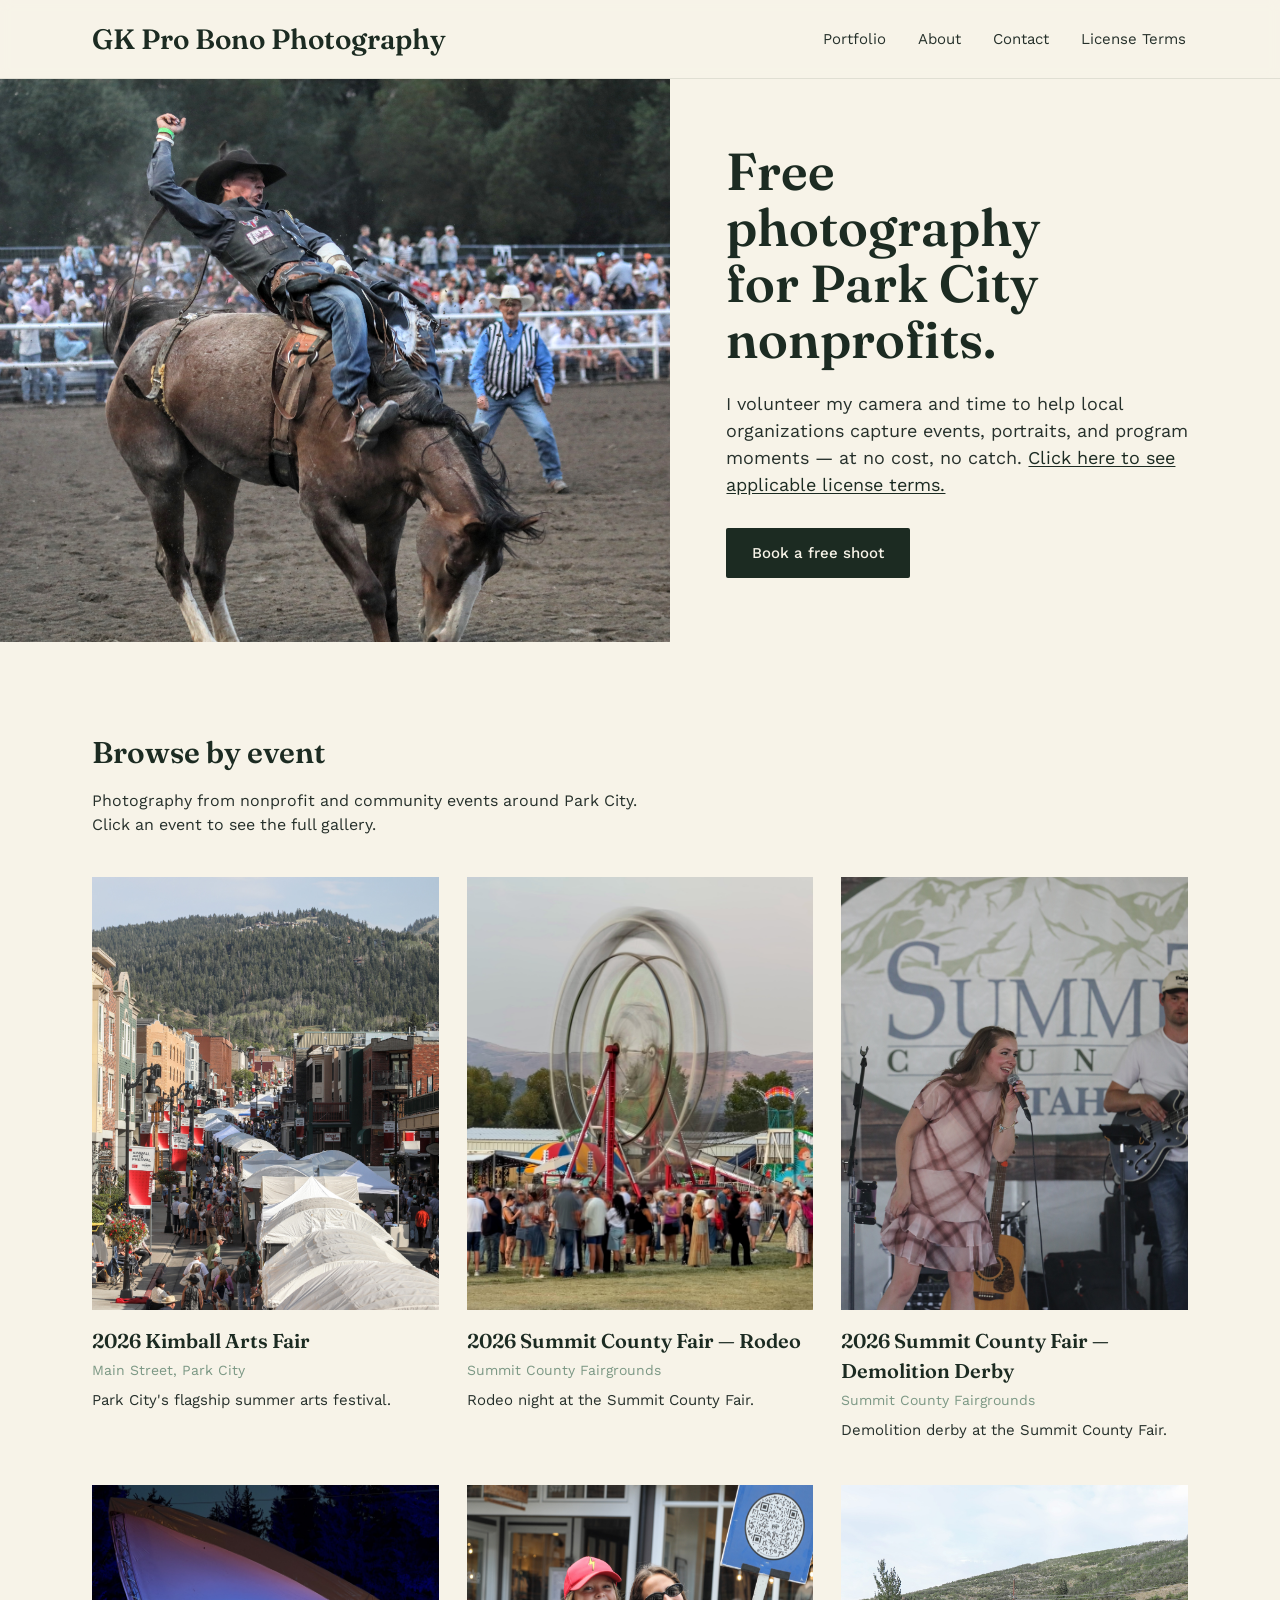
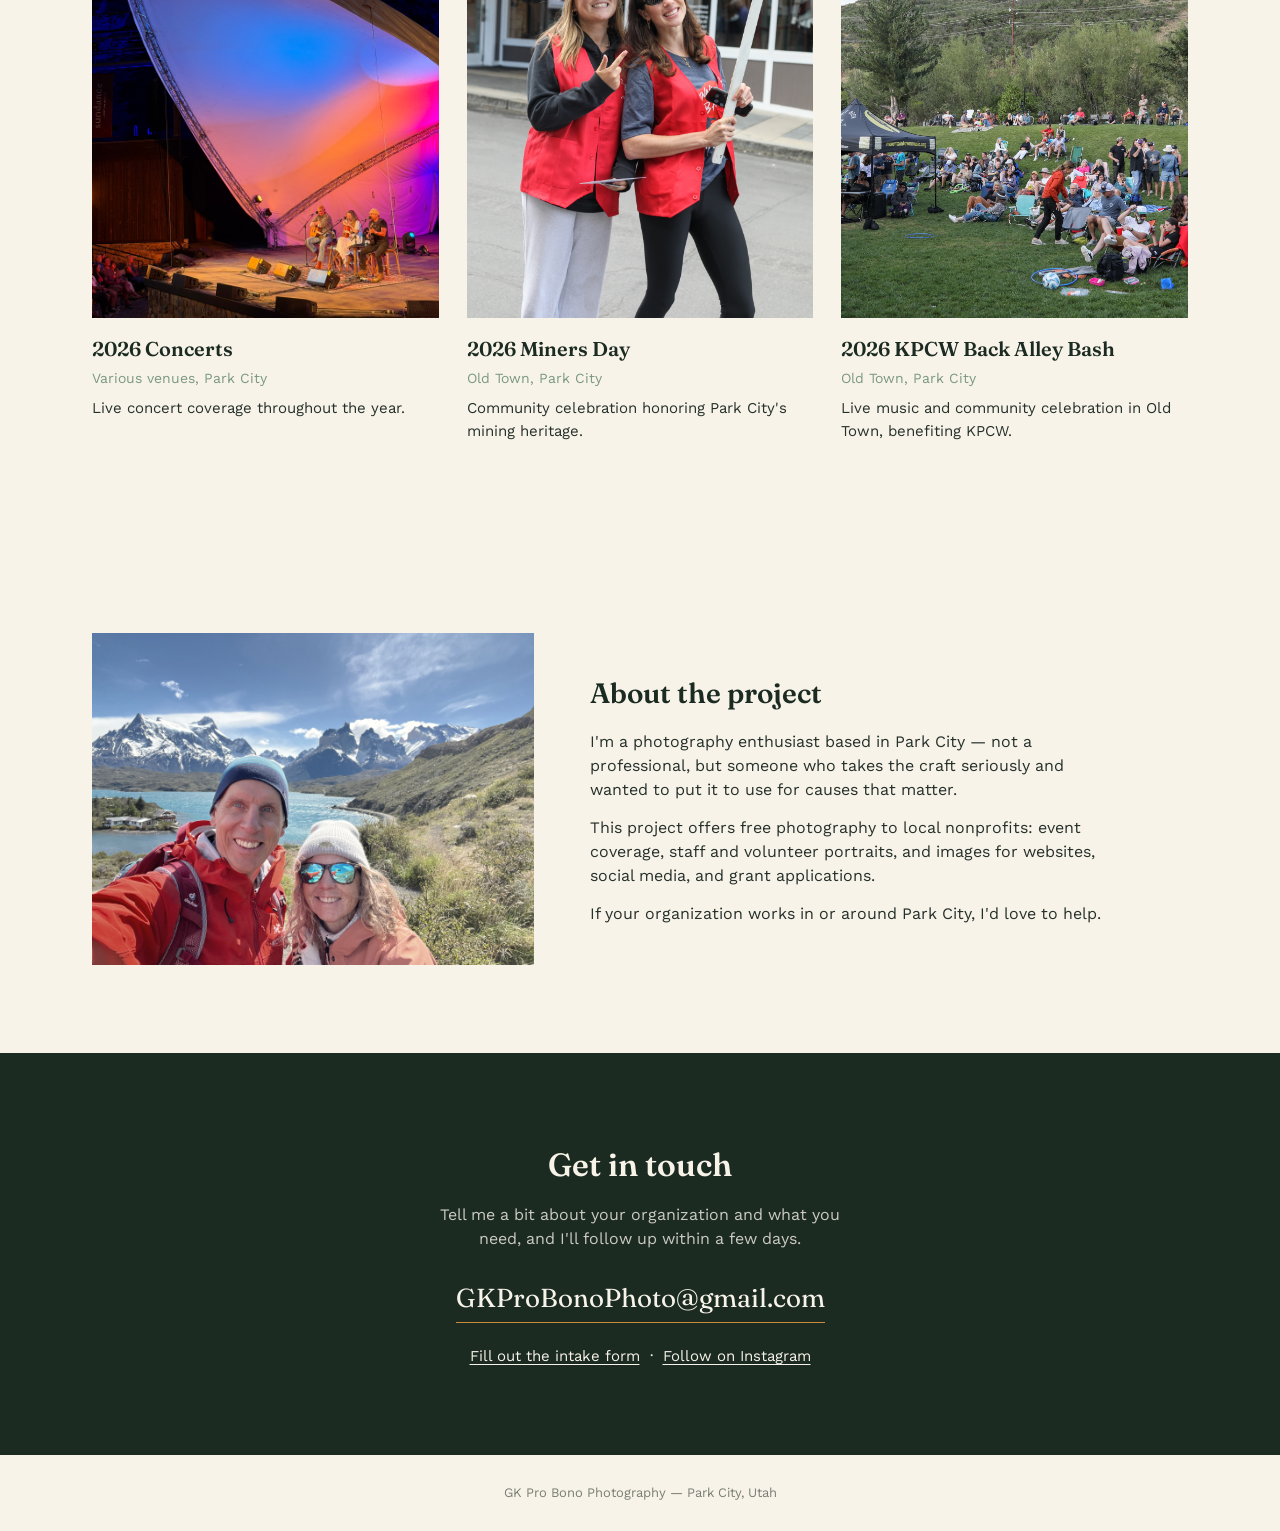
==== commit 8e6266dc: "Add files via upload" ====
--- a/index.html
+++ b/index.html
@@ -72,6 +72,20 @@
         <p class="blurb">Live concert coverage throughout the year.</p>
       </a>
 
+      <a class="event-card" href="events/miners-day.html">
+        <div class="cover"><img loading="lazy" src="photos/2026%20Miners%20Day/1.JPG" alt="2026 Miners Day"></div>
+        <h3>2026 Miners Day</h3>
+        <div class="meta">Old Town, Park City</div>
+        <p class="blurb">Community celebration honoring Park City's mining heritage.</p>
+      </a>
+
+      <a class="event-card" href="events/kpcw-back-alley-bash.html">
+        <div class="cover"><img loading="lazy" src="photos/2026%20KPCW%20Back%20Alley%20Bash/1.JPG" alt="2026 KPCW Back Alley Bash"></div>
+        <h3>2026 KPCW Back Alley Bash</h3>
+        <div class="meta">Old Town, Park City</div>
+        <p class="blurb">Live music and community celebration in Old Town, benefiting KPCW.</p>
+      </a>
+
     </div>
   </div>
 </section>
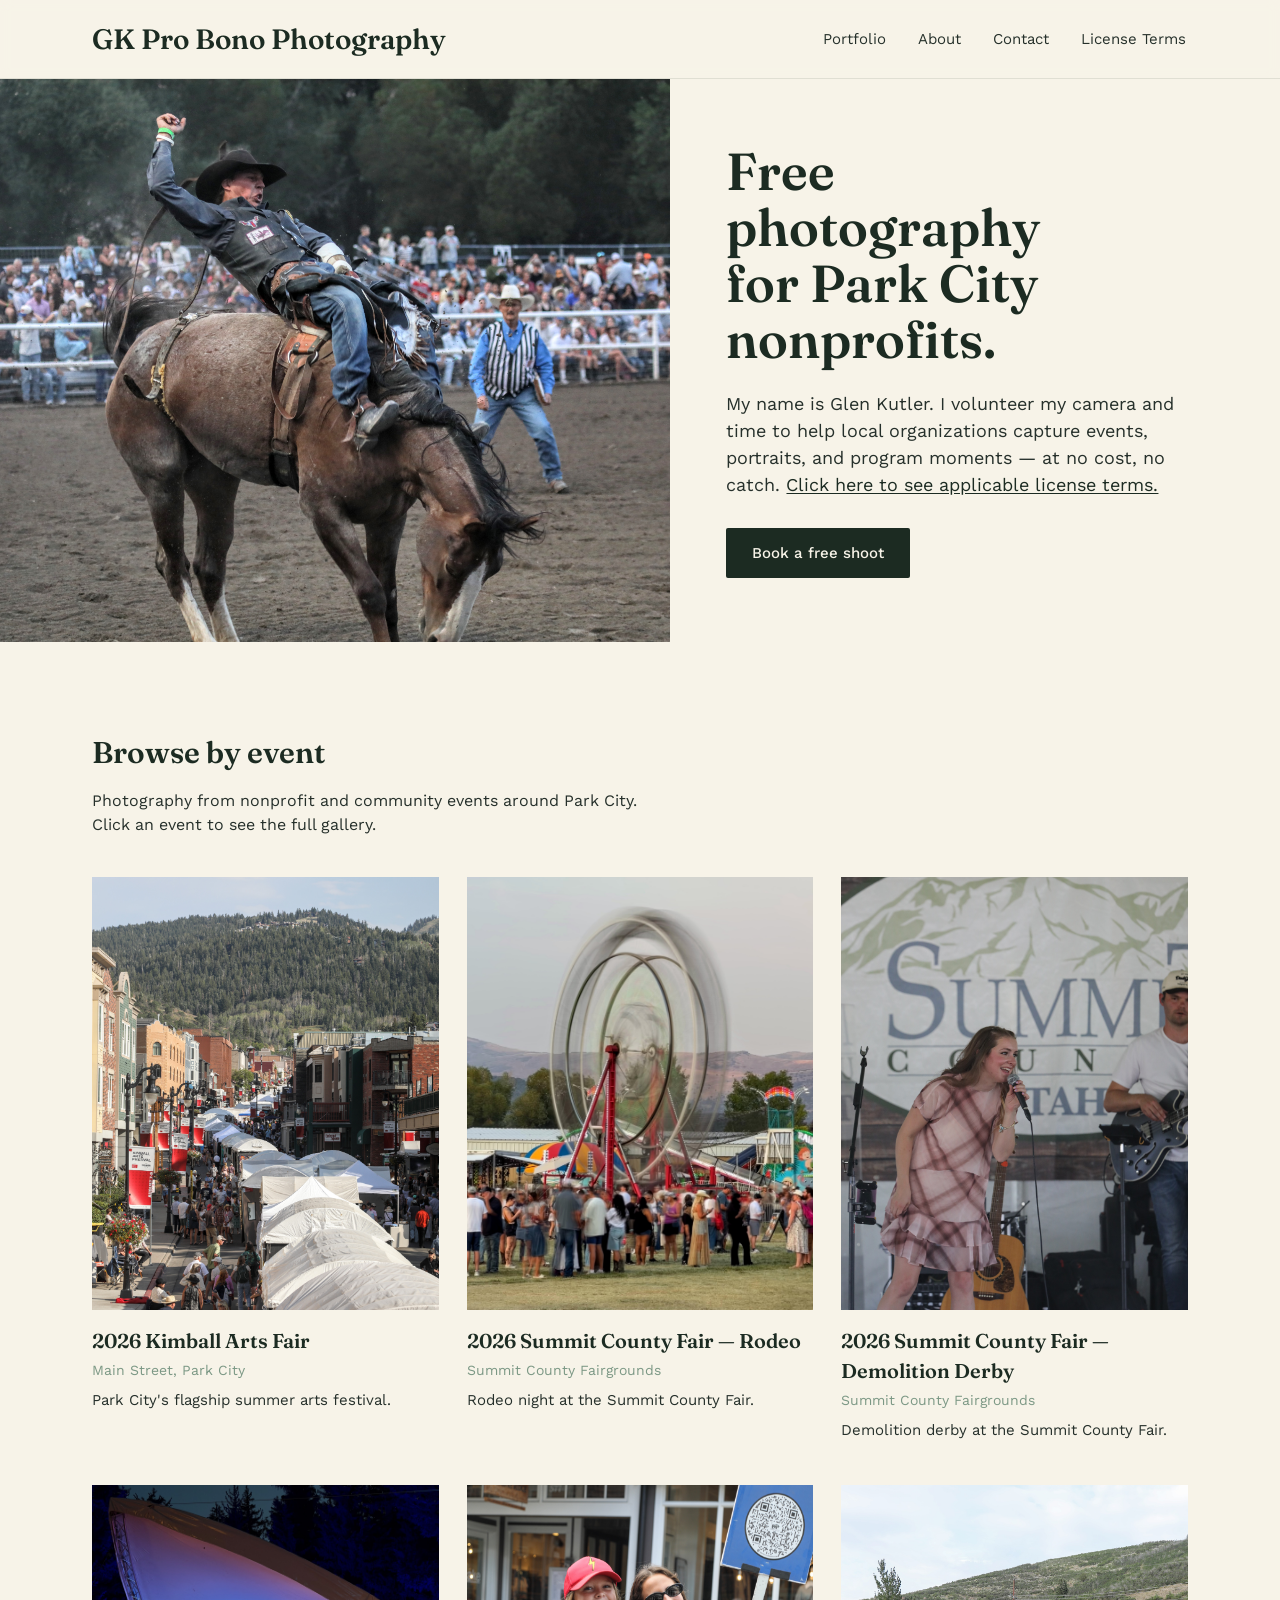
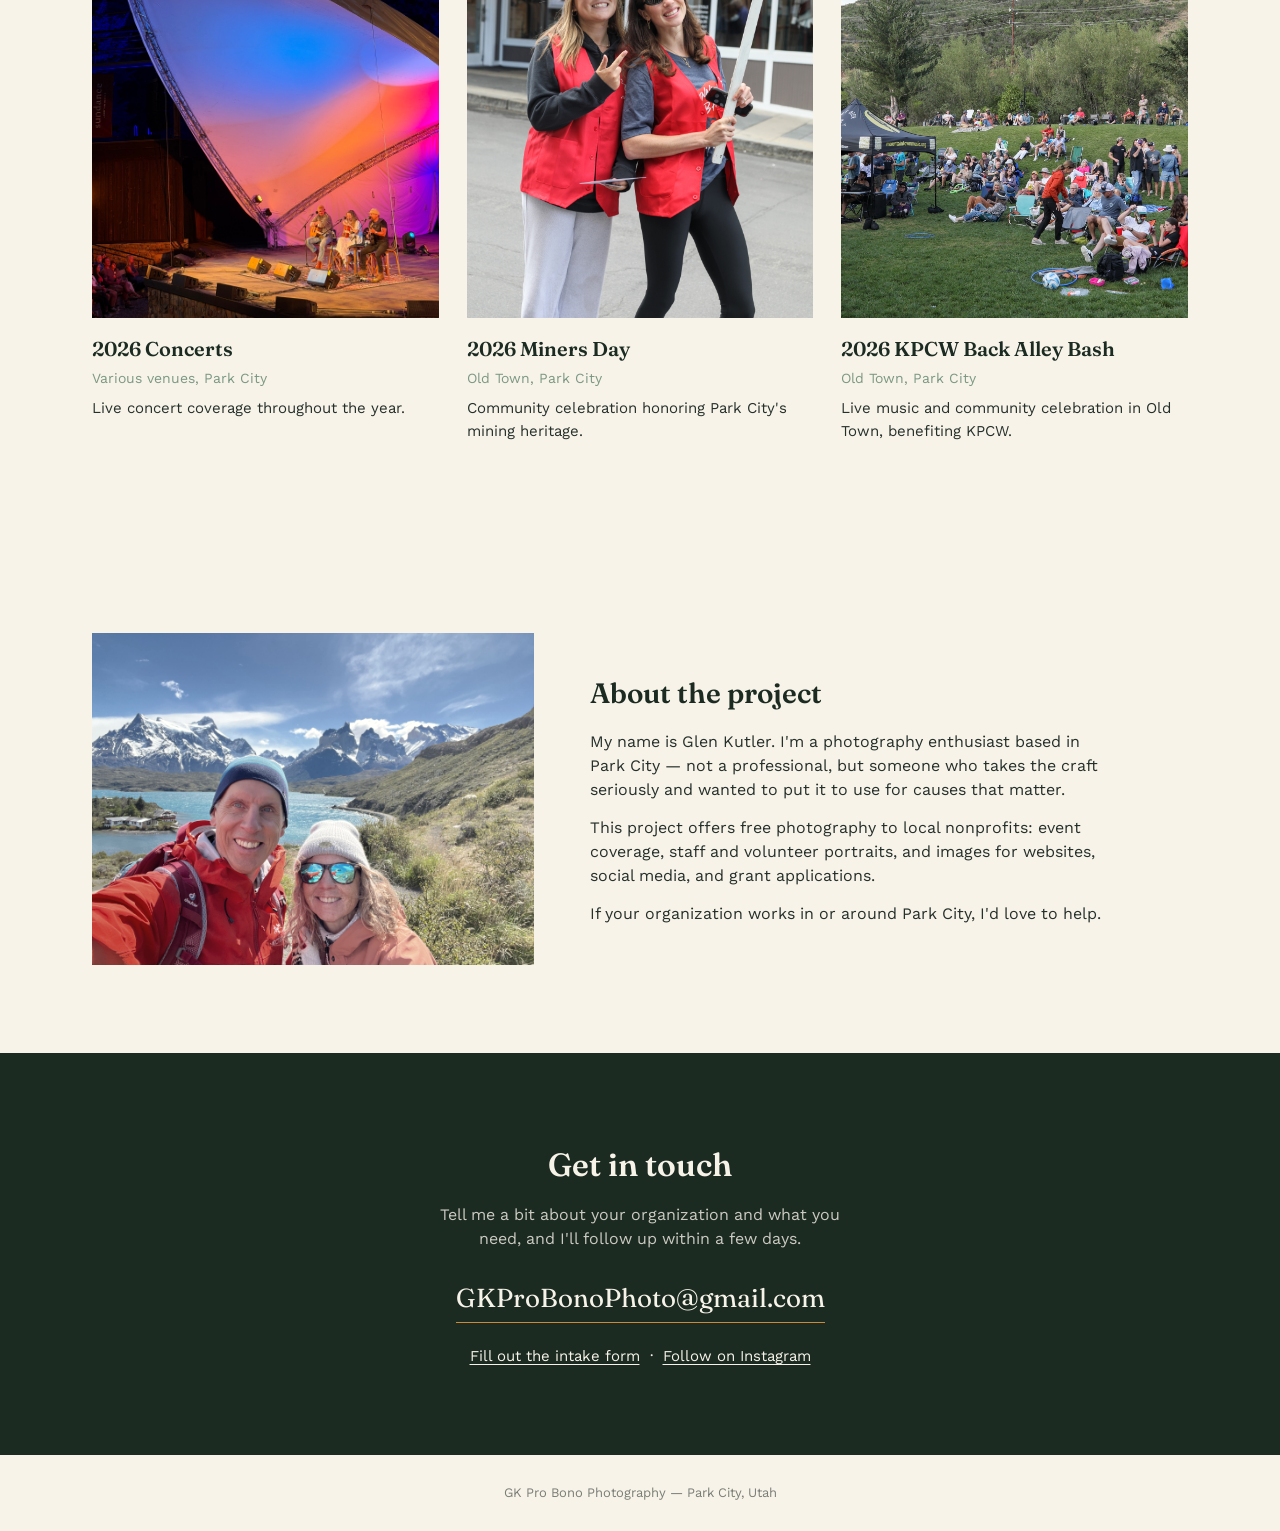
==== commit d5142757: "Update index.html" ====
--- a/index.html
+++ b/index.html
@@ -30,7 +30,7 @@
   </div>
   <div class="hero-text">
     <h1>Free photography for Park City nonprofits.</h1>
-    <p>I volunteer my camera and time to help local organizations capture events, portraits, and program moments — at no cost, no catch. <a href="license.html">Click here to see applicable license terms.</a></p>
+    <p>My name is Glen Kutler.  I volunteer my camera and time to help local organizations capture events, portraits, and program moments — at no cost, no catch. <a href="license.html">Click here to see applicable license terms.</a></p>
     <a class="cta" href="#contact">Book a free shoot</a>
   </div>
 </div>
@@ -95,7 +95,7 @@
     <img loading="lazy" src="images/02.JPG" alt="Portrait of the photographer">
     <div>
       <h2>About the project</h2>
-      <p>I'm a photography enthusiast based in Park City — not a professional, but someone who takes the craft seriously and wanted to put it to use for causes that matter.</p>
+      <p>My name is Glen Kutler.  I'm a photography enthusiast based in Park City — not a professional, but someone who takes the craft seriously and wanted to put it to use for causes that matter.</p>
       <p>This project offers free photography to local nonprofits: event coverage, staff and volunteer portraits, and images for websites, social media, and grant applications.</p>
       <p>If your organization works in or around Park City, I'd love to help.</p>
     </div>
--- a/styles.css
+++ b/styles.css
@@ -274,6 +274,28 @@
   font-size:32px;
   line-height:1;
   cursor:pointer;
+}
+.lightbox-arrow{
+  position:absolute; top:50%;
+  transform:translateY(-50%);
+  background:rgba(247,243,232,0.12);
+  border:none;
+  color:var(--paper);
+  font-size:28px;
+  line-height:1;
+  width:52px; height:52px;
+  border-radius:50%;
+  cursor:pointer;
+  display:flex; align-items:center; justify-content:center;
+  transition:background .2s ease;
+}
+.lightbox-arrow:hover{background:rgba(247,243,232,0.25);}
+.lightbox-prev{left:20px;}
+.lightbox-next{right:20px;}
+@media (max-width:600px){
+  .lightbox-arrow{width:42px; height:42px; font-size:22px;}
+  .lightbox-prev{left:8px;}
+  .lightbox-next{right:8px;}
 }
 
 /* Responsive */
